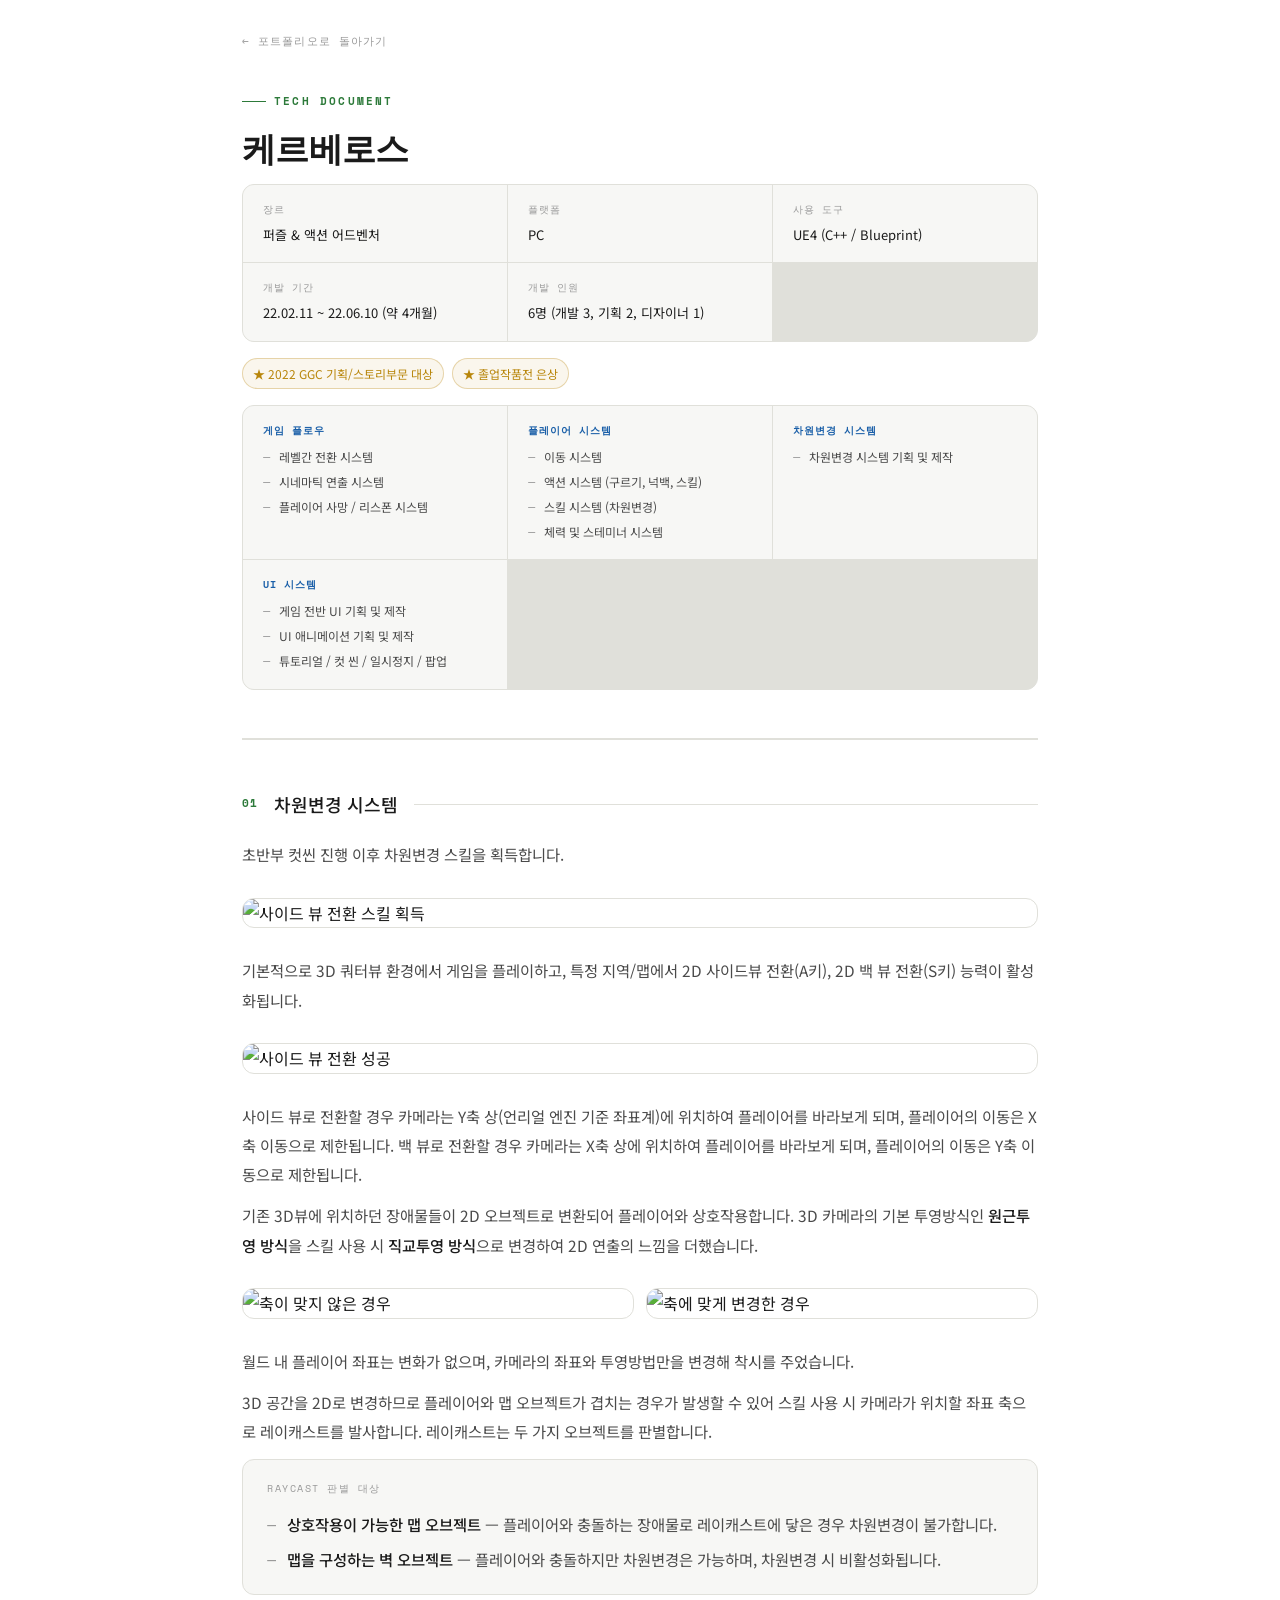
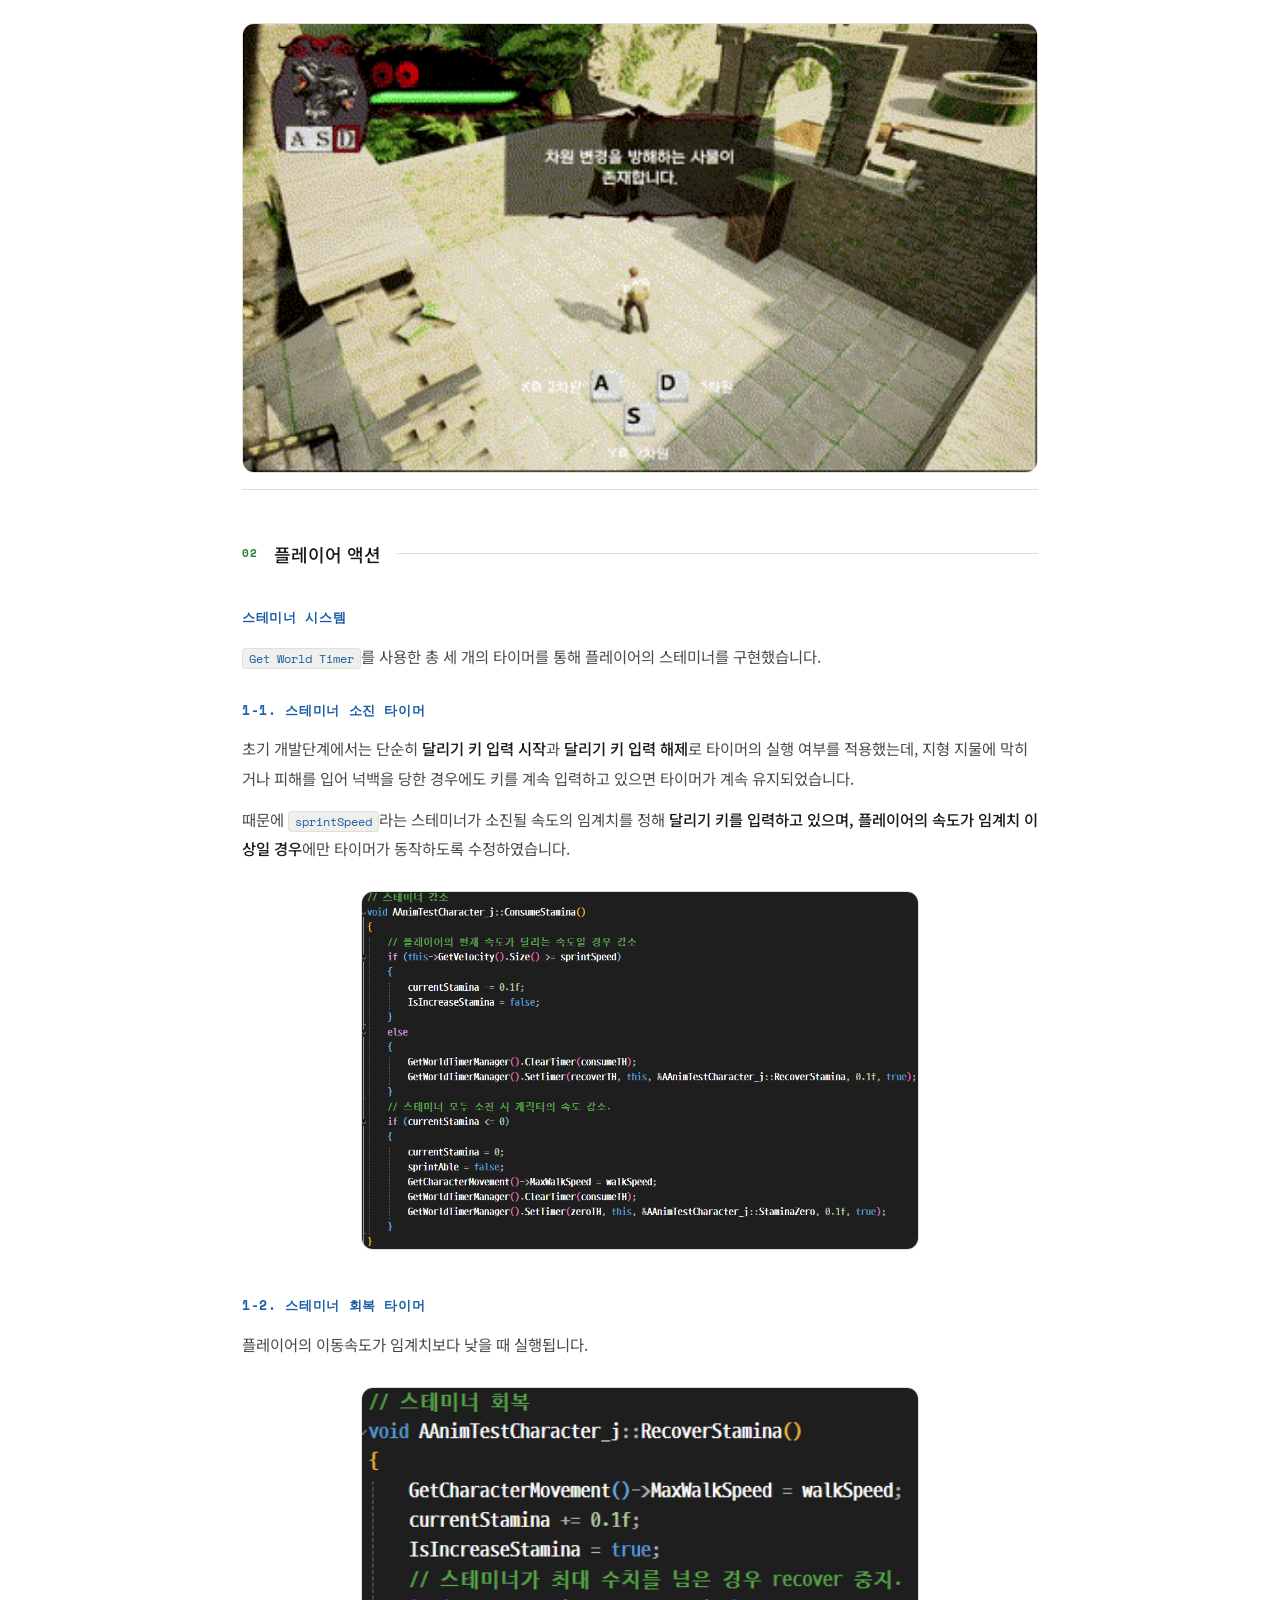
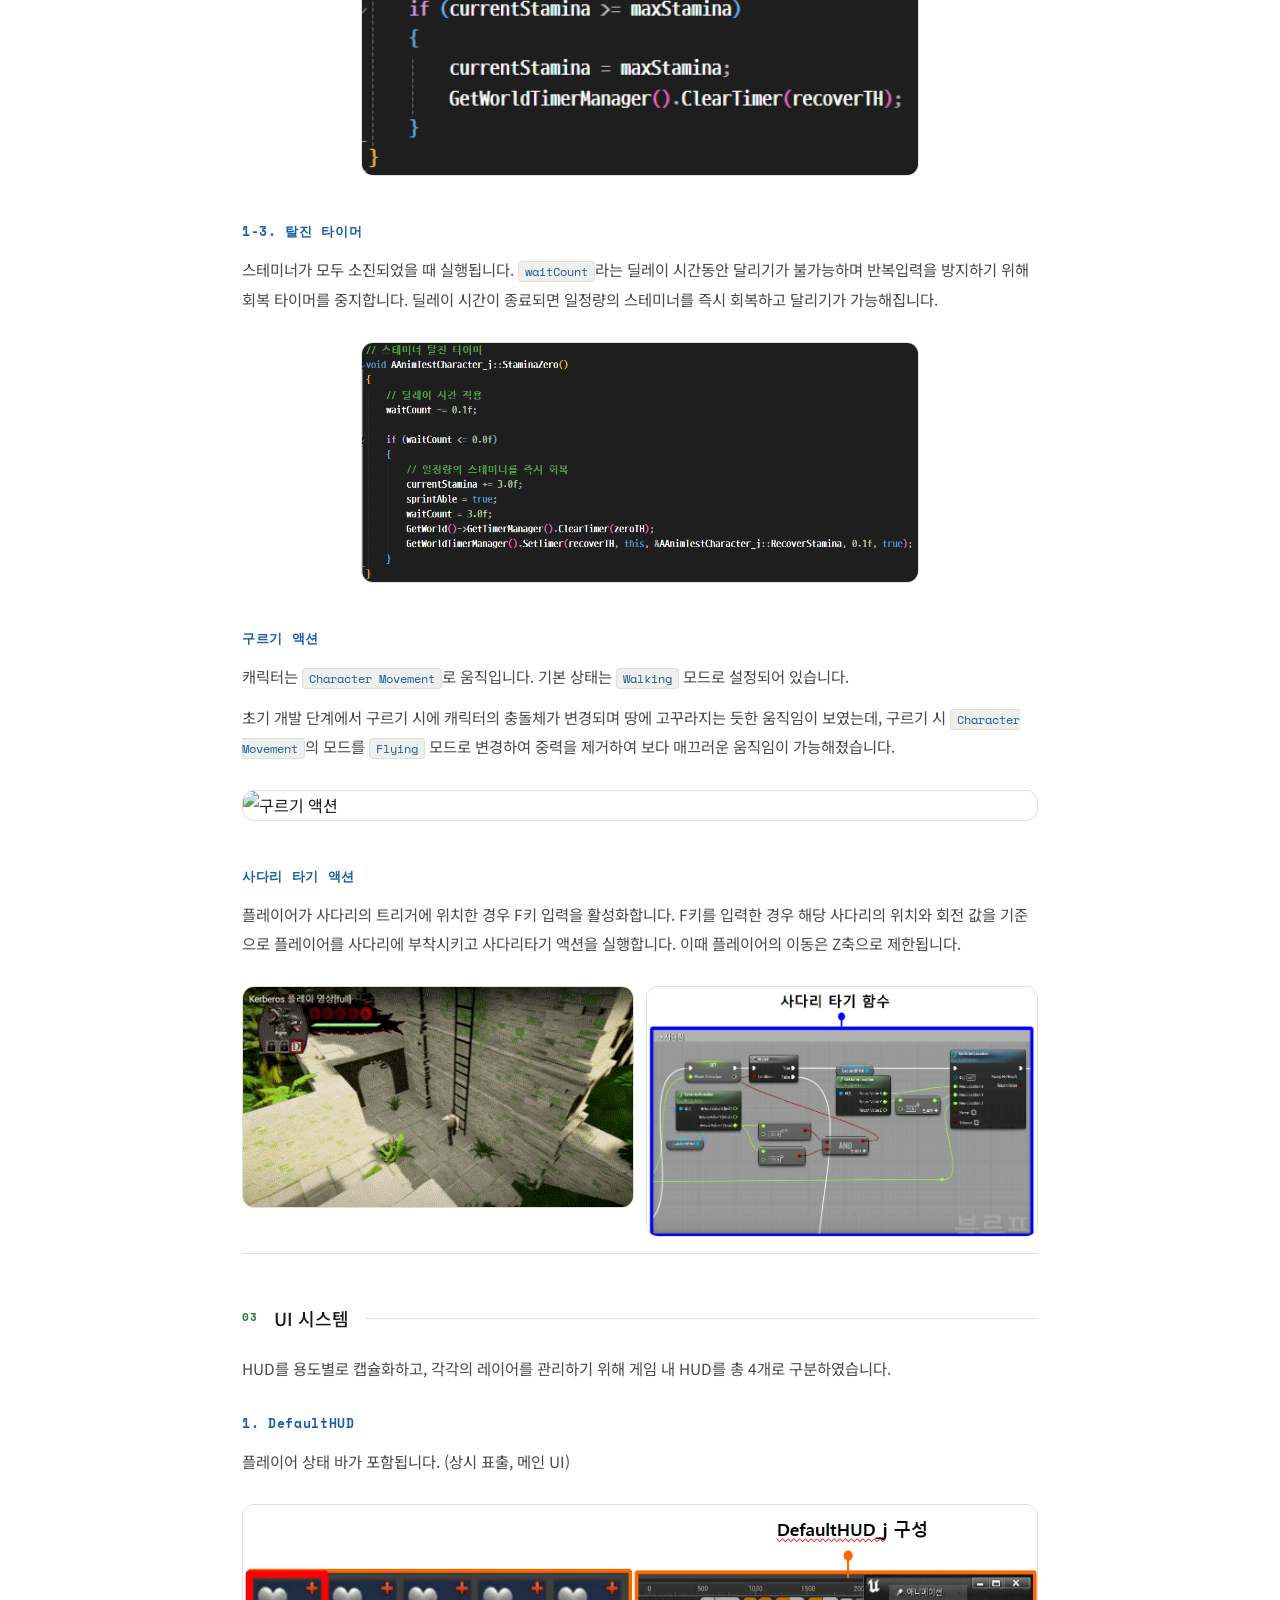
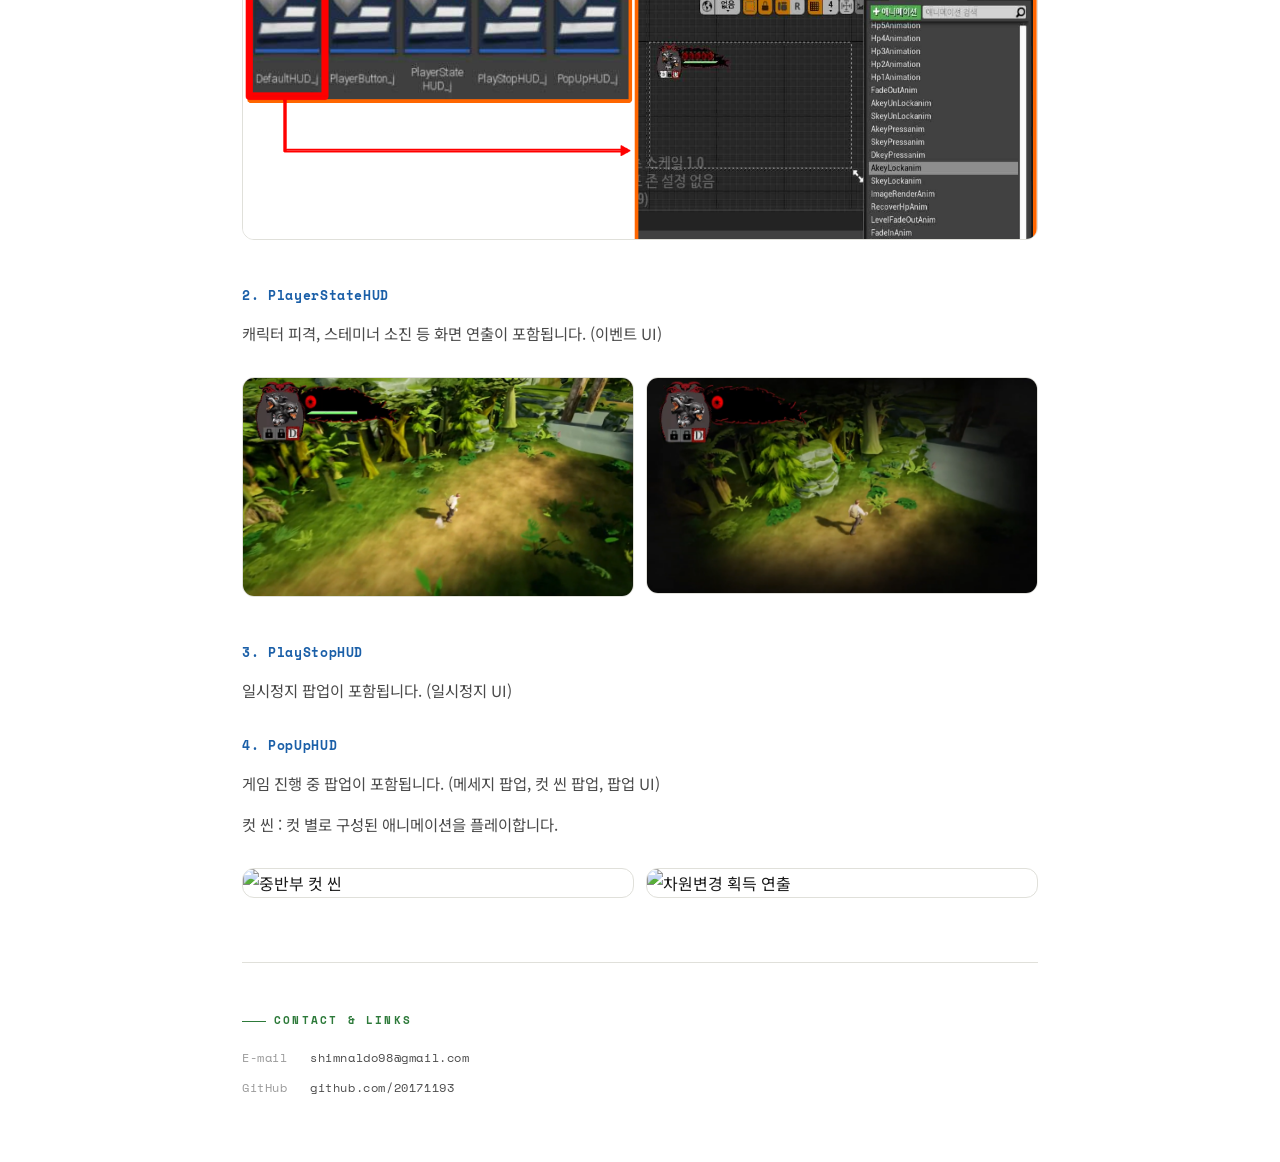
==== kerberos.html @ b47f8be8 "feat : 케르베로스 기술문서 추가" ====
<!DOCTYPE html>
<html lang="ko">
<head>
<meta charset="UTF-8">
<meta name="viewport" content="width=device-width, initial-scale=1.0">
<title>케르베로스 | 심재천</title>
<link href="https://fonts.googleapis.com/css2?family=Noto+Sans+KR:wght@300;400;500;700&family=Space+Mono:wght@400;700&display=swap" rel="stylesheet">
<style>
  :root {
    --bg: #ffffff;
    --surface: #f7f7f5;
    --surface2: #efefec;
    --border: #e0e0da;
    --accent: #2d7a3a;
    --accent2: #1a5fa8;
    --text: #1a1a1a;
    --text-muted: #4a4a4a;
    --text-dim: #999;
    --radius: 12px;
  }

  * { margin: 0; padding: 0; box-sizing: border-box; }

  body {
    background: var(--bg);
    color: var(--text);
    font-family: 'Noto Sans KR', sans-serif;
    font-weight: 400;
    line-height: 1.8;
  }

  .container {
    max-width: 860px;
    margin: 0 auto;
    padding: 0 2rem;
    display: flex;
    flex-direction: column;
    gap: 0;
  }

  .back-link {
    display: inline-flex;
    align-items: center;
    gap: 8px;
    font-family: 'Space Mono', monospace;
    font-size: 11px;
    color: var(--text-dim);
    text-decoration: none;
    letter-spacing: 0.1em;
    padding: 2rem 0 0;
    transition: color 0.2s;
  }
  .back-link:hover { color: var(--accent); }
  .back-link::before { content: '←'; }

  header {
    padding: 2.5rem 0 3rem;
    border-bottom: 1px solid var(--border);
    display: flex;
    flex-direction: column;
    gap: 1rem;
  }

  .project-label {
    font-family: 'Space Mono', monospace;
    font-size: 11px;
    font-weight: 700;
    color: var(--accent);
    letter-spacing: 0.2em;
    text-transform: uppercase;
    display: flex;
    align-items: center;
    gap: 8px;
  }
  .project-label::before {
    content: '';
    display: inline-block;
    width: 24px;
    height: 1px;
    background: var(--accent);
  }

  h1 {
    font-family: 'Space Mono', monospace;
    font-size: clamp(1.3rem, 3.2vw, 2.1rem);
    font-weight: 900;
    letter-spacing: -0.02em;
    line-height: 1.2;
  }

  .overview-grid {
    display: grid;
    grid-template-columns: repeat(auto-fill, minmax(200px, 1fr));
    gap: 1px;
    background: var(--border);
    border: 1px solid var(--border);
    border-radius: var(--radius);
    overflow: hidden;
  }

  .overview-item {
    background: var(--surface);
    padding: 1rem 1.25rem;
    display: flex;
    flex-direction: column;
    gap: 4px;
  }

  .overview-key {
    font-family: 'Space Mono', monospace;
    font-size: 10px;
    color: var(--text-dim);
    letter-spacing: 0.1em;
    text-transform: uppercase;
  }

  .overview-val {
    font-size: 13px;
    color: var(--text);
    font-weight: 400;
  }

  .award-row {
    display: flex;
    flex-wrap: wrap;
    gap: 8px;
  }

  .award-badge {
    display: inline-flex;
    align-items: center;
    gap: 5px;
    font-size: 12px;
    color: #b8860b;
    border: 1px solid rgba(184,134,11,0.3);
    background: rgba(184,134,11,0.07);
    padding: 4px 10px;
    border-radius: 100px;
  }

  .game-desc {
    font-size: 14px;
    color: var(--text-muted);
    line-height: 1.8;
    padding: 1.25rem;
    background: var(--surface);
    border: 1px solid var(--border);
    border-radius: var(--radius);
    border-left: 3px solid var(--accent);
  }

  /* 담당업무 */
  .role-grid {
    display: grid;
    grid-template-columns: repeat(auto-fill, minmax(220px, 1fr));
    gap: 1px;
    background: var(--border);
    border: 1px solid var(--border);
    border-radius: var(--radius);
    overflow: hidden;
  }

  .role-item {
    background: var(--surface);
    padding: 1rem 1.25rem;
    display: flex;
    flex-direction: column;
    gap: 6px;
  }

  .role-title {
    font-family: 'Space Mono', monospace;
    font-size: 10px;
    font-weight: 700;
    color: var(--accent2);
    letter-spacing: 0.1em;
    text-transform: uppercase;
  }

  .role-item ul {
    list-style: none;
    display: flex;
    flex-direction: column;
    gap: 2px;
  }

  .role-item ul li {
    font-size: 12px;
    color: var(--text-muted);
    padding-left: 1rem;
    position: relative;
  }

  .role-item ul li::before {
    content: '—';
    position: absolute;
    left: 0;
    color: var(--text-dim);
    font-family: 'Space Mono', monospace;
  }

  .section-block {
    display: flex;
    flex-direction: column;
    gap: 0.75rem;
    padding: 3rem 0 0;
    border-top: 1px solid var(--border);
  }

  .section-header {
    display: flex;
    align-items: center;
    gap: 16px;
    margin-bottom: 0.5rem;
  }

  .section-num {
    font-family: 'Space Mono', monospace;
    font-size: 11px;
    font-weight: 700;
    color: var(--accent);
    letter-spacing: 0.1em;
    flex-shrink: 0;
  }

  h2 {
    font-size: 18px;
    font-weight: 500;
    color: var(--text);
  }

  .section-line {
    flex: 1;
    height: 1px;
    background: var(--border);
  }

  h3 {
    font-size: 13px;
    font-weight: 700;
    color: var(--accent2);
    font-family: 'Space Mono', monospace;
    letter-spacing: 0.05em;
    margin-top: 1rem;
  }

  p {
    font-size: 15.4px;
    color: var(--text-muted);
    line-height: 1.9;
    font-weight: 400;
  }

  ul {
    list-style: none;
    display: flex;
    flex-direction: column;
    gap: 0.4rem;
  }

  ul li {
    font-size: 15.4px;
    color: var(--text-muted);
    line-height: 1.9;
    padding-left: 1.25rem;
    position: relative;
    font-weight: 400;
  }

  ul li::before {
    content: '—';
    position: absolute;
    left: 0;
    color: var(--text-dim);
    font-family: 'Space Mono', monospace;
  }

  .requirement-box {
    background: var(--surface);
    border: 1px solid var(--border);
    border-radius: var(--radius);
    padding: 1.25rem 1.5rem;
    display: flex;
    flex-direction: column;
    gap: 0.75rem;
  }

  .requirement-box .box-label {
    font-family: 'Space Mono', monospace;
    font-size: 10px;
    color: var(--text-dim);
    letter-spacing: 0.15em;
    text-transform: uppercase;
  }

  .doc-img {
    width: 70%;
    border-radius: var(--radius);
    border: 1px solid var(--border);
    display: block;
    margin: 1rem auto;
  }

  .doc-img-full {
    width: 100%;
    border-radius: var(--radius);
    border: 1px solid var(--border);
    display: block;
    margin: 1rem auto;
  }

  .img-row {
    display: grid;
    grid-template-columns: 1fr 1fr;
    gap: 0.75rem;
    margin: 1rem 0;
  }

  .img-row .doc-img {
    width: 100%;
    margin: 0;
  }

  .img-row .doc-img-full {
    width: 100%;
    margin: 0;
  }

  strong {
    color: var(--text);
    font-weight: 500;
  }

  code {
    font-family: 'Space Mono', monospace;
    font-size: 12px;
    background: var(--surface2);
    border: 1px solid var(--border);
    padding: 1px 6px;
    border-radius: 4px;
    color: var(--accent2);
  }

  footer {
    padding: 3rem 0 4rem;
    display: flex;
    flex-direction: column;
    gap: 1rem;
    border-top: 1px solid var(--border);
    margin-top: 3rem;
  }

  .footer-label {
    font-family: 'Space Mono', monospace;
    font-size: 11px;
    font-weight: 700;
    color: var(--accent);
    letter-spacing: 0.2em;
    text-transform: uppercase;
    display: flex;
    align-items: center;
    gap: 8px;
  }
  .footer-label::before {
    content: '';
    display: inline-block;
    width: 24px;
    height: 1px;
    background: var(--accent);
  }

  .contact-list {
    display: flex;
    flex-direction: column;
    gap: 8px;
  }

  .contact-list a {
    font-family: 'Space Mono', monospace;
    font-size: 12px;
    color: var(--text-muted);
    text-decoration: none;
    display: flex;
    align-items: center;
    gap: 8px;
    transition: color 0.2s;
    letter-spacing: 0.05em;
  }

  .contact-list a:hover { color: var(--accent2); }

  .contact-list .contact-key {
    color: var(--text-dim);
    min-width: 60px;
  }

  @media (max-width: 600px) {
    .overview-grid { grid-template-columns: 1fr 1fr; }
    h1 { font-size: 1.3rem; }
    .img-row { grid-template-columns: 1fr; }
    .role-grid { grid-template-columns: 1fr; }
  }
</style>
</head>
<body>
<div class="container">

  <a class="back-link" href="index.html">포트폴리오로 돌아가기</a>

  <header>
    <div class="project-label">Tech Document</div>
    <h1>케르베로스</h1>
    <div class="overview-grid">
      <div class="overview-item">
        <div class="overview-key">장르</div>
        <div class="overview-val">퍼즐 &amp; 액션 어드벤처</div>
      </div>
      <div class="overview-item">
        <div class="overview-key">플랫폼</div>
        <div class="overview-val">PC</div>
      </div>
      <div class="overview-item">
        <div class="overview-key">사용 도구</div>
        <div class="overview-val">UE4 (C++ / Blueprint)</div>
      </div>
      <div class="overview-item">
        <div class="overview-key">개발 기간</div>
        <div class="overview-val">22.02.11 ~ 22.06.10 (약 4개월)</div>
      </div>
      <div class="overview-item">
        <div class="overview-key">개발 인원</div>
        <div class="overview-val">6명 (개발 3, 기획 2, 디자이너 1)</div>
      </div>
    </div>

    <div class="award-row">
      <span class="award-badge">★ 2022 GGC 기획/스토리부문 대상</span>
      <span class="award-badge">★ 졸업작품전 은상</span>
    </div>

    <div class="role-grid">
      <div class="role-item">
        <div class="role-title">게임 플로우</div>
        <ul>
          <li>레벨간 전환 시스템</li>
          <li>시네마틱 연출 시스템</li>
          <li>플레이어 사망 / 리스폰 시스템</li>
        </ul>
      </div>
      <div class="role-item">
        <div class="role-title">플레이어 시스템</div>
        <ul>
          <li>이동 시스템</li>
          <li>액션 시스템 (구르기, 넉백, 스킬)</li>
          <li>스킬 시스템 (차원변경)</li>
          <li>체력 및 스테미너 시스템</li>
        </ul>
      </div>
      <div class="role-item">
        <div class="role-title">차원변경 시스템</div>
        <ul>
          <li>차원변경 시스템 기획 및 제작</li>
        </ul>
      </div>
      <div class="role-item">
        <div class="role-title">UI 시스템</div>
        <ul>
          <li>게임 전반 UI 기획 및 제작</li>
          <li>UI 애니메이션 기획 및 제작</li>
          <li>튜토리얼 / 컷 씬 / 일시정지 / 팝업</li>
        </ul>
      </div>
    </div>
  </header>

  <!-- 핵심 기술 1 -->
  <div class="section-block">
    <div class="section-header">
      <span class="section-num">01</span>
      <h2>차원변경 시스템</h2>
      <div class="section-line"></div>
    </div>

    <p>초반부 컷씬 진행 이후 차원변경 스킬을 획득합니다.</p>
    <img class="doc-img-full" src="assets/kerberos/kerberos_1_dimension_acquire.gif" alt="사이드 뷰 전환 스킬 획득">

    <p>기본적으로 3D 쿼터뷰 환경에서 게임을 플레이하고, 특정 지역/맵에서 2D 사이드뷰 전환(A키), 2D 백 뷰 전환(S키) 능력이 활성화됩니다.</p>

    <img class="doc-img-full" src="assets/kerberos/kerberos_2_sideview_success.png" alt="사이드 뷰 전환 성공">

    <p>사이드 뷰로 전환할 경우 카메라는 Y축 상(언리얼 엔진 기준 좌표계)에 위치하여 플레이어를 바라보게 되며, 플레이어의 이동은 X축 이동으로 제한됩니다. 백 뷰로 전환할 경우 카메라는 X축 상에 위치하여 플레이어를 바라보게 되며, 플레이어의 이동은 Y축 이동으로 제한됩니다.</p>
    <p>기존 3D뷰에 위치하던 장애물들이 2D 오브젝트로 변환되어 플레이어와 상호작용합니다. 3D 카메라의 기본 투영방식인 <strong>원근투영 방식</strong>을 스킬 사용 시 <strong>직교투영 방식</strong>으로 변경하여 2D 연출의 느낌을 더했습니다.</p>

    <div class="img-row">
      <img class="doc-img-full" src="assets/kerberos/kerberos_3_axis_mismatch.png" alt="축이 맞지 않은 경우">
      <img class="doc-img-full" src="assets/kerberos/kerberos_4_axis_match.png" alt="축에 맞게 변경한 경우">
    </div>

    <p>월드 내 플레이어 좌표는 변화가 없으며, 카메라의 좌표와 투영방법만을 변경해 착시를 주었습니다.</p>
    <p>3D 공간을 2D로 변경하므로 플레이어와 맵 오브젝트가 겹치는 경우가 발생할 수 있어 스킬 사용 시 카메라가 위치할 좌표 축으로 레이캐스트를 발사합니다. 레이캐스트는 두 가지 오브젝트를 판별합니다.</p>

    <div class="requirement-box">
      <div class="box-label">Raycast 판별 대상</div>
      <ul>
        <li><strong>상호작용이 가능한 맵 오브젝트</strong> — 플레이어와 충돌하는 장애물로 레이캐스트에 닿은 경우 차원변경이 불가합니다.</li>
        <li><strong>맵을 구성하는 벽 오브젝트</strong> — 플레이어와 충돌하지만 차원변경은 가능하며, 차원변경 시 비활성화됩니다.</li>
      </ul>
    </div>

    <img class="doc-img-full" src="assets/kerberos/kerberos_5_backview_fail.gif" alt="백 뷰 전환 실패 - 같은 축에 맵 오브젝트가 위치하는 경우">
  </div>

  <!-- 핵심 기술 2 -->
  <div class="section-block">
    <div class="section-header">
      <span class="section-num">02</span>
      <h2>플레이어 액션</h2>
      <div class="section-line"></div>
    </div>

    <h3>스테미너 시스템</h3>
    <p><code>Get World Timer</code>를 사용한 총 세 개의 타이머를 통해 플레이어의 스테미너를 구현했습니다.</p>

    <h3>1-1. 스테미너 소진 타이머</h3>
    <p>초기 개발단계에서는 단순히 <strong>달리기 키 입력 시작</strong>과 <strong>달리기 키 입력 해제</strong>로 타이머의 실행 여부를 적용했는데, 지형 지물에 막히거나 피해를 입어 넉백을 당한 경우에도 키를 계속 입력하고 있으면 타이머가 계속 유지되었습니다.</p>
    <p>때문에 <code>sprintSpeed</code>라는 스테미너가 소진될 속도의 임계치를 정해 <strong>달리기 키를 입력하고 있으며, 플레이어의 속도가 임계치 이상일 경우</strong>에만 타이머가 동작하도록 수정하였습니다.</p>
    <img class="doc-img" src="assets/kerberos/kerberos_6_stamina_consume.png" alt="스테미너 소진 타이머 코드">

    <h3>1-2. 스테미너 회복 타이머</h3>
    <p>플레이어의 이동속도가 임계치보다 낮을 때 실행됩니다.</p>
    <img class="doc-img" src="assets/kerberos/kerberos_7_stamina_recover.png" alt="스테미너 회복 타이머 코드">

    <h3>1-3. 탈진 타이머</h3>
    <p>스테미너가 모두 소진되었을 때 실행됩니다. <code>waitCount</code>라는 딜레이 시간동안 달리기가 불가능하며 반복입력을 방지하기 위해 회복 타이머를 중지합니다. 딜레이 시간이 종료되면 일정량의 스테미너를 즉시 회복하고 달리기가 가능해집니다.</p>
    <img class="doc-img" src="assets/kerberos/kerberos_8_stamina_zero.png" alt="탈진 타이머 코드">

    <h3>구르기 액션</h3>
    <p>캐릭터는 <code>Character Movement</code>로 움직입니다. 기본 상태는 <code>Walking</code> 모드로 설정되어 있습니다.</p>
    <p>초기 개발 단계에서 구르기 시에 캐릭터의 충돌체가 변경되며 땅에 고꾸라지는 듯한 움직임이 보였는데, 구르기 시 <code>Character Movement</code>의 모드를 <code>Flying</code> 모드로 변경하여 중력을 제거하여 보다 매끄러운 움직임이 가능해졌습니다.</p>
    <img class="doc-img-full" src="assets/kerberos/kerberos_9_roll.gif" alt="구르기 액션">

    <h3>사다리 타기 액션</h3>
    <p>플레이어가 사다리의 트리거에 위치한 경우 F키 입력을 활성화합니다. F키를 입력한 경우 해당 사다리의 위치와 회전 값을 기준으로 플레이어를 사다리에 부착시키고 사다리타기 액션을 실행합니다. 이때 플레이어의 이동은 Z축으로 제한됩니다.</p>
    <div class="img-row">
      <img class="doc-img-full" src="assets/kerberos/kerberos_10_ladder.gif" alt="사다리 타기 인게임">
      <img class="doc-img-full" src="assets/kerberos/kerberos_11_ladder_bp.png" alt="사다리 타기 블루프린트">
    </div>
  </div>

  <!-- 핵심 기술 3 -->
  <div class="section-block">
    <div class="section-header">
      <span class="section-num">03</span>
      <h2>UI 시스템</h2>
      <div class="section-line"></div>
    </div>

    <p>HUD를 용도별로 캡슐화하고, 각각의 레이어를 관리하기 위해 게임 내 HUD를 총 4개로 구분하였습니다.</p>

    <h3>1. DefaultHUD</h3>
    <p>플레이어 상태 바가 포함됩니다. (상시 표출, 메인 UI)</p>
    <img class="doc-img-full" src="assets/kerberos/kerberos_12_defaulthud.png" alt="DefaultHUD 구성">

    <h3>2. PlayerStateHUD</h3>
    <p>캐릭터 피격, 스테미너 소진 등 화면 연출이 포함됩니다. (이벤트 UI)</p>
    <div class="img-row">
      <img class="doc-img-full" src="assets/kerberos/kerberos_13_stamina_full.png" alt="스테미너 충분한 상태 연출">
      <img class="doc-img-full" src="assets/kerberos/kerberos_14_stamina_empty.png" alt="스테미너 소진 상태 연출">
    </div>

    <h3>3. PlayStopHUD</h3>
    <p>일시정지 팝업이 포함됩니다. (일시정지 UI)</p>

    <h3>4. PopUpHUD</h3>
    <p>게임 진행 중 팝업이 포함됩니다. (메세지 팝업, 컷 씬 팝업, 팝업 UI)</p>
    <p>컷 씬 : 컷 별로 구성된 애니메이션을 플레이합니다.</p>
    <div class="img-row">
      <img class="doc-img-full" src="assets/kerberos/kerberos_15_mid_cutscene.png" alt="중반부 컷 씬">
      <img class="doc-img-full" src="assets/kerberos/kerberos_16_dimension_acquire.png" alt="차원변경 획득 연출">
    </div>
  </div>

  <footer>
    <div class="footer-label">Contact & Links</div>
    <div class="contact-list">
      <a href="mailto:shimnaldo98@gmail.com">
        <span class="contact-key">E-mail</span>
        shimnaldo98@gmail.com
      </a>
      <a href="https://github.com/20171193" target="_blank">
        <span class="contact-key">GitHub</span>
        github.com/20171193
      </a>
    </div>
  </footer>

</div>
</body>
</html>
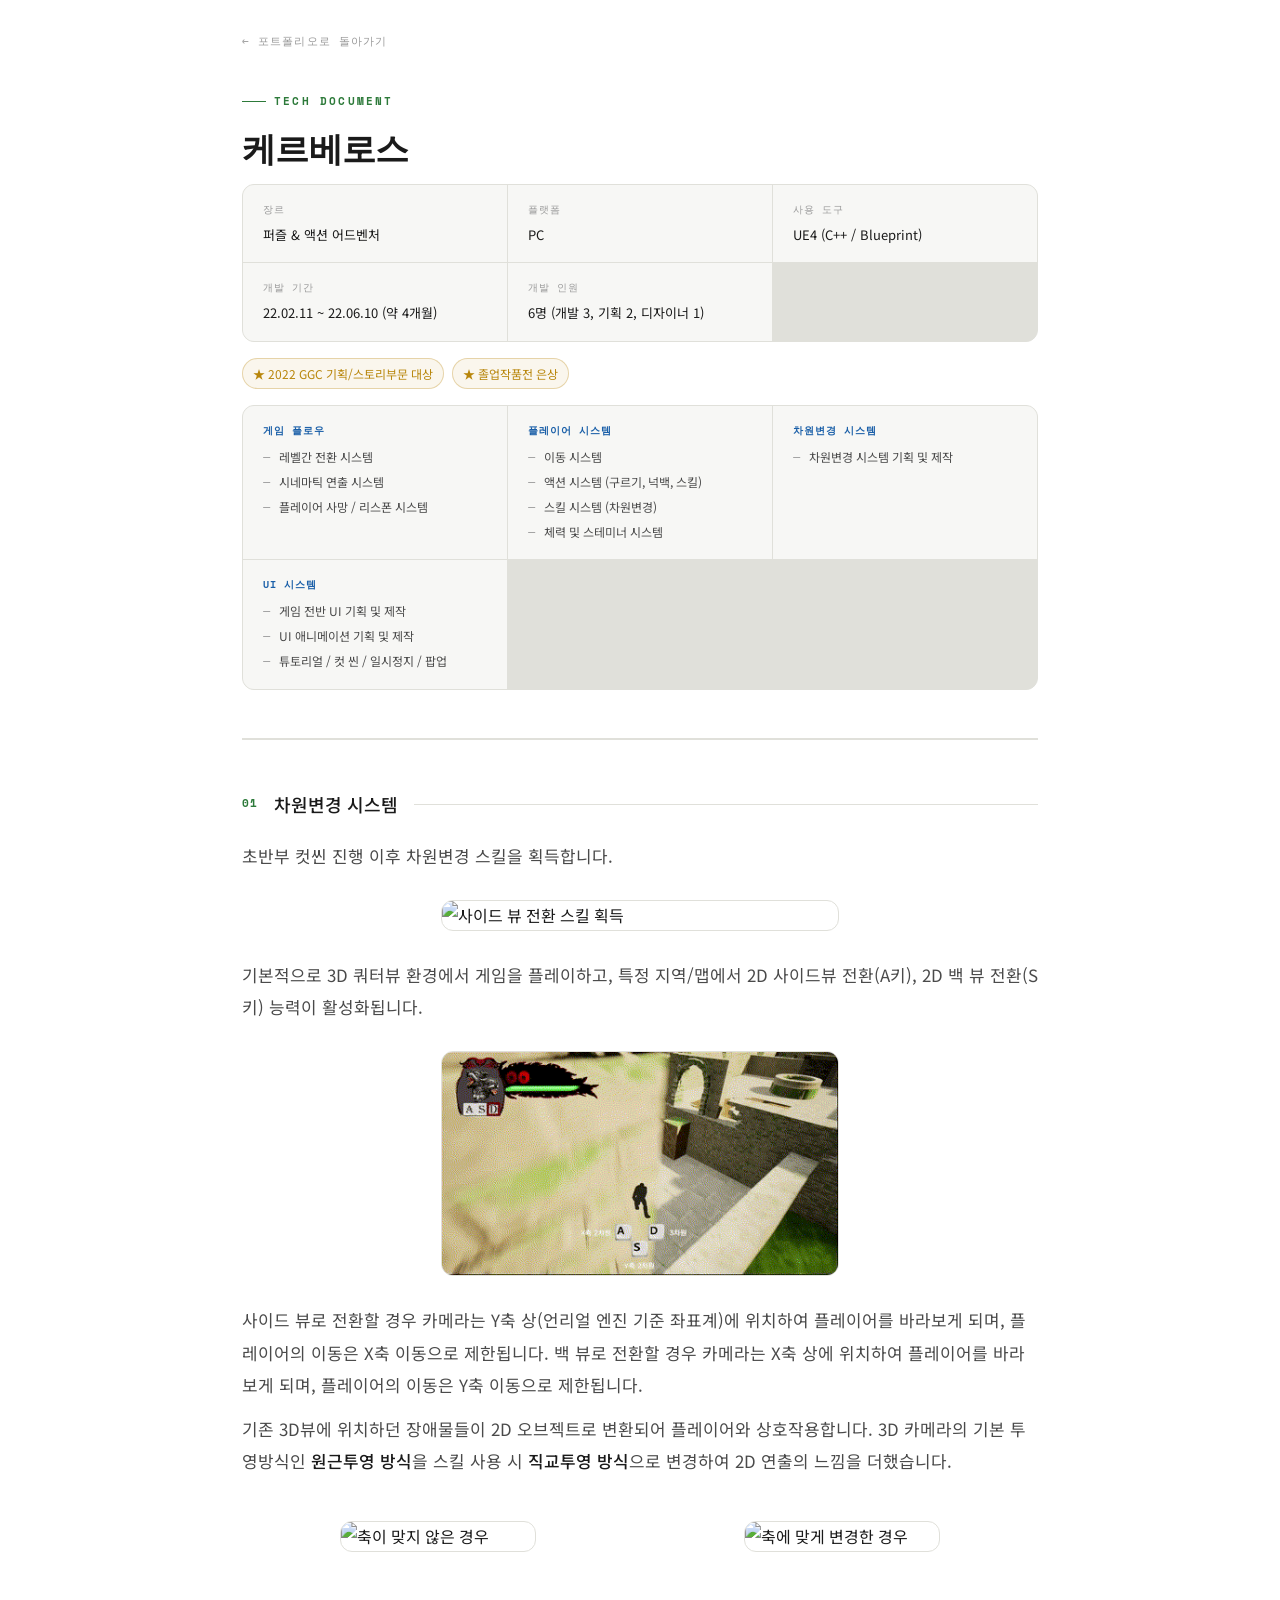
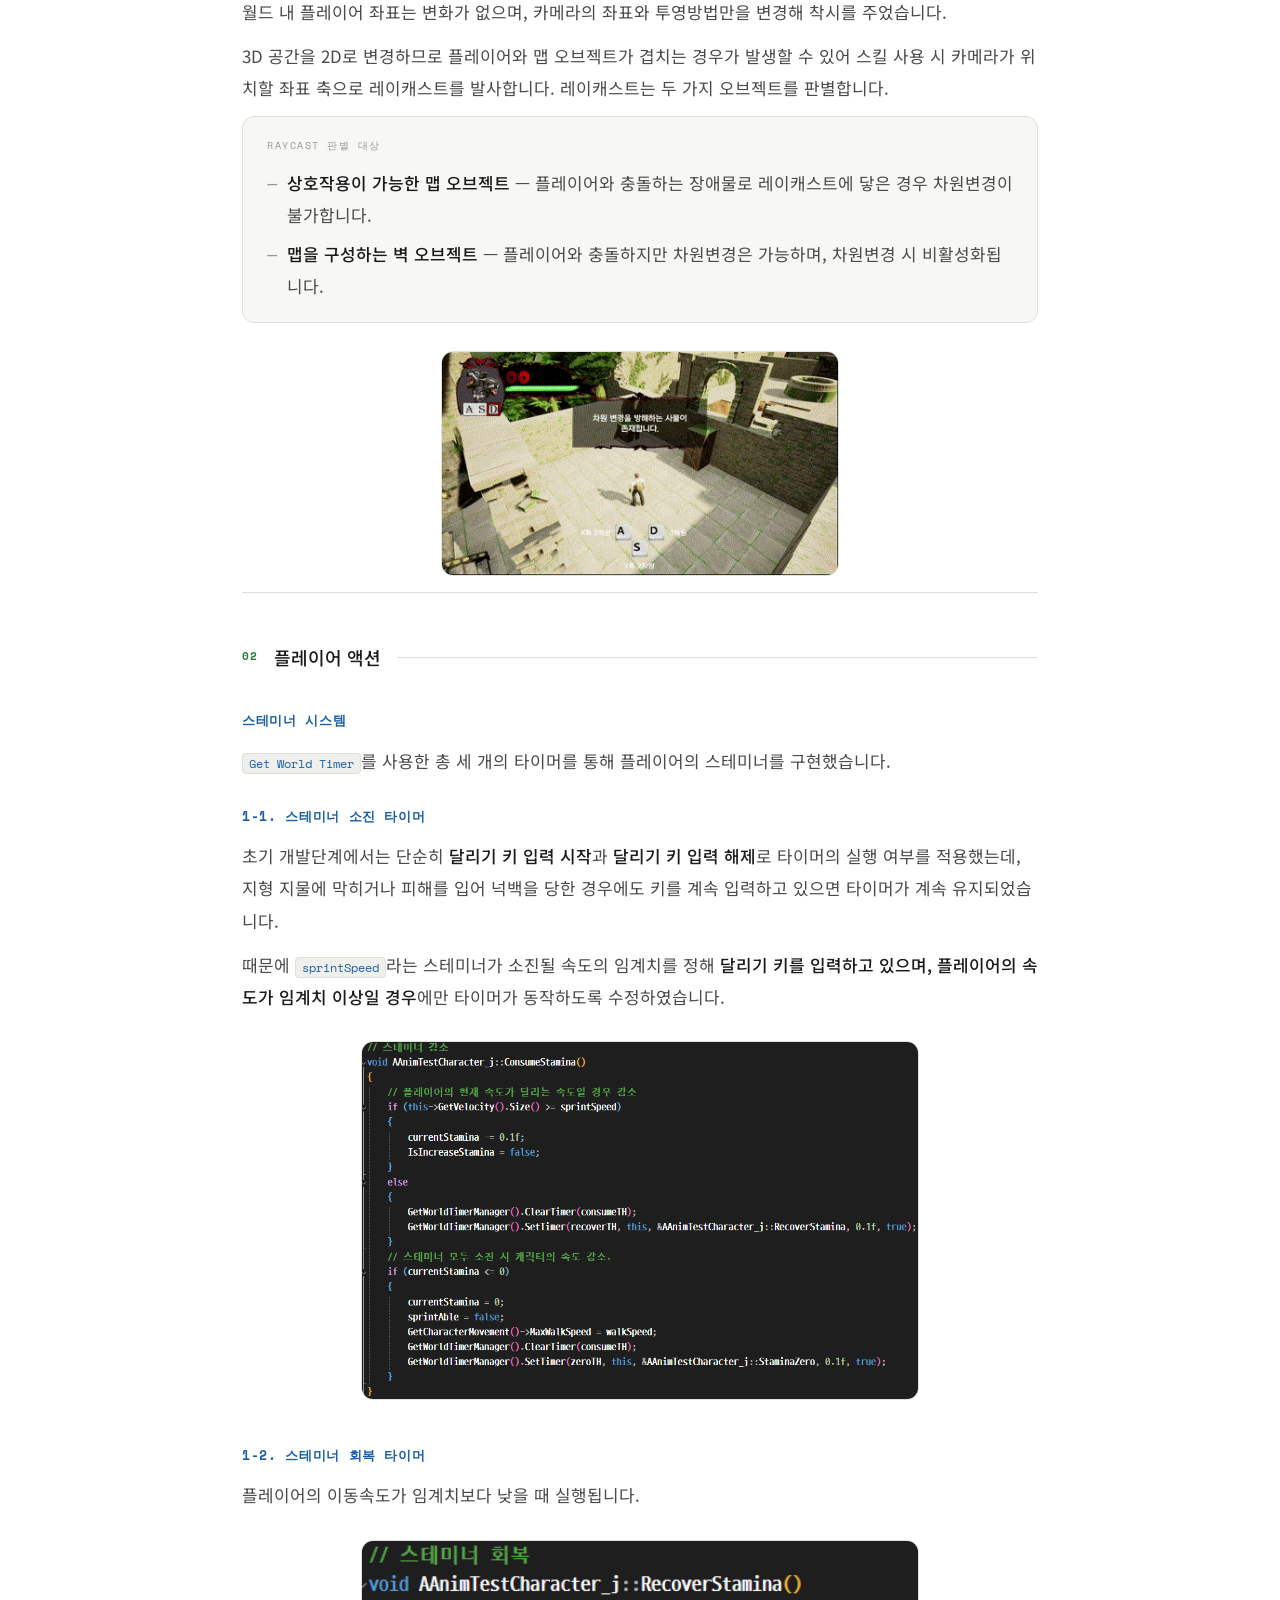
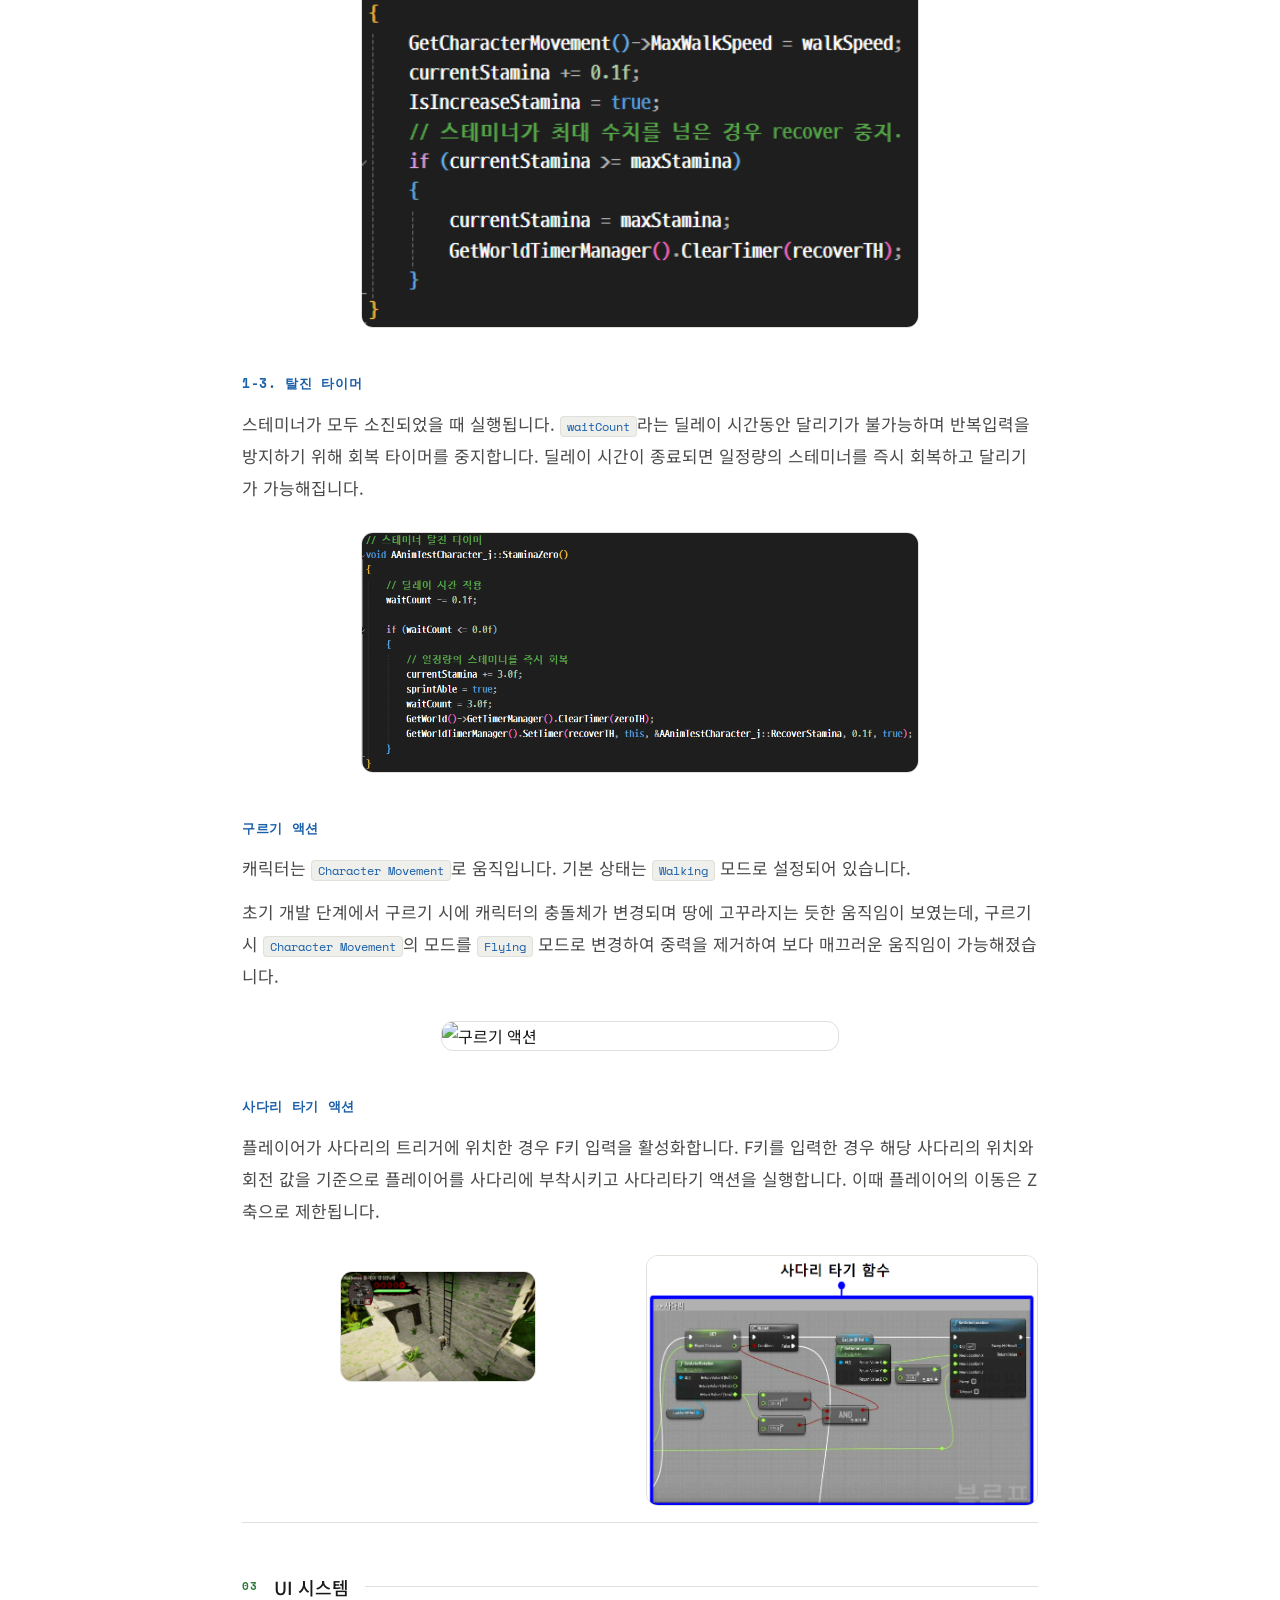
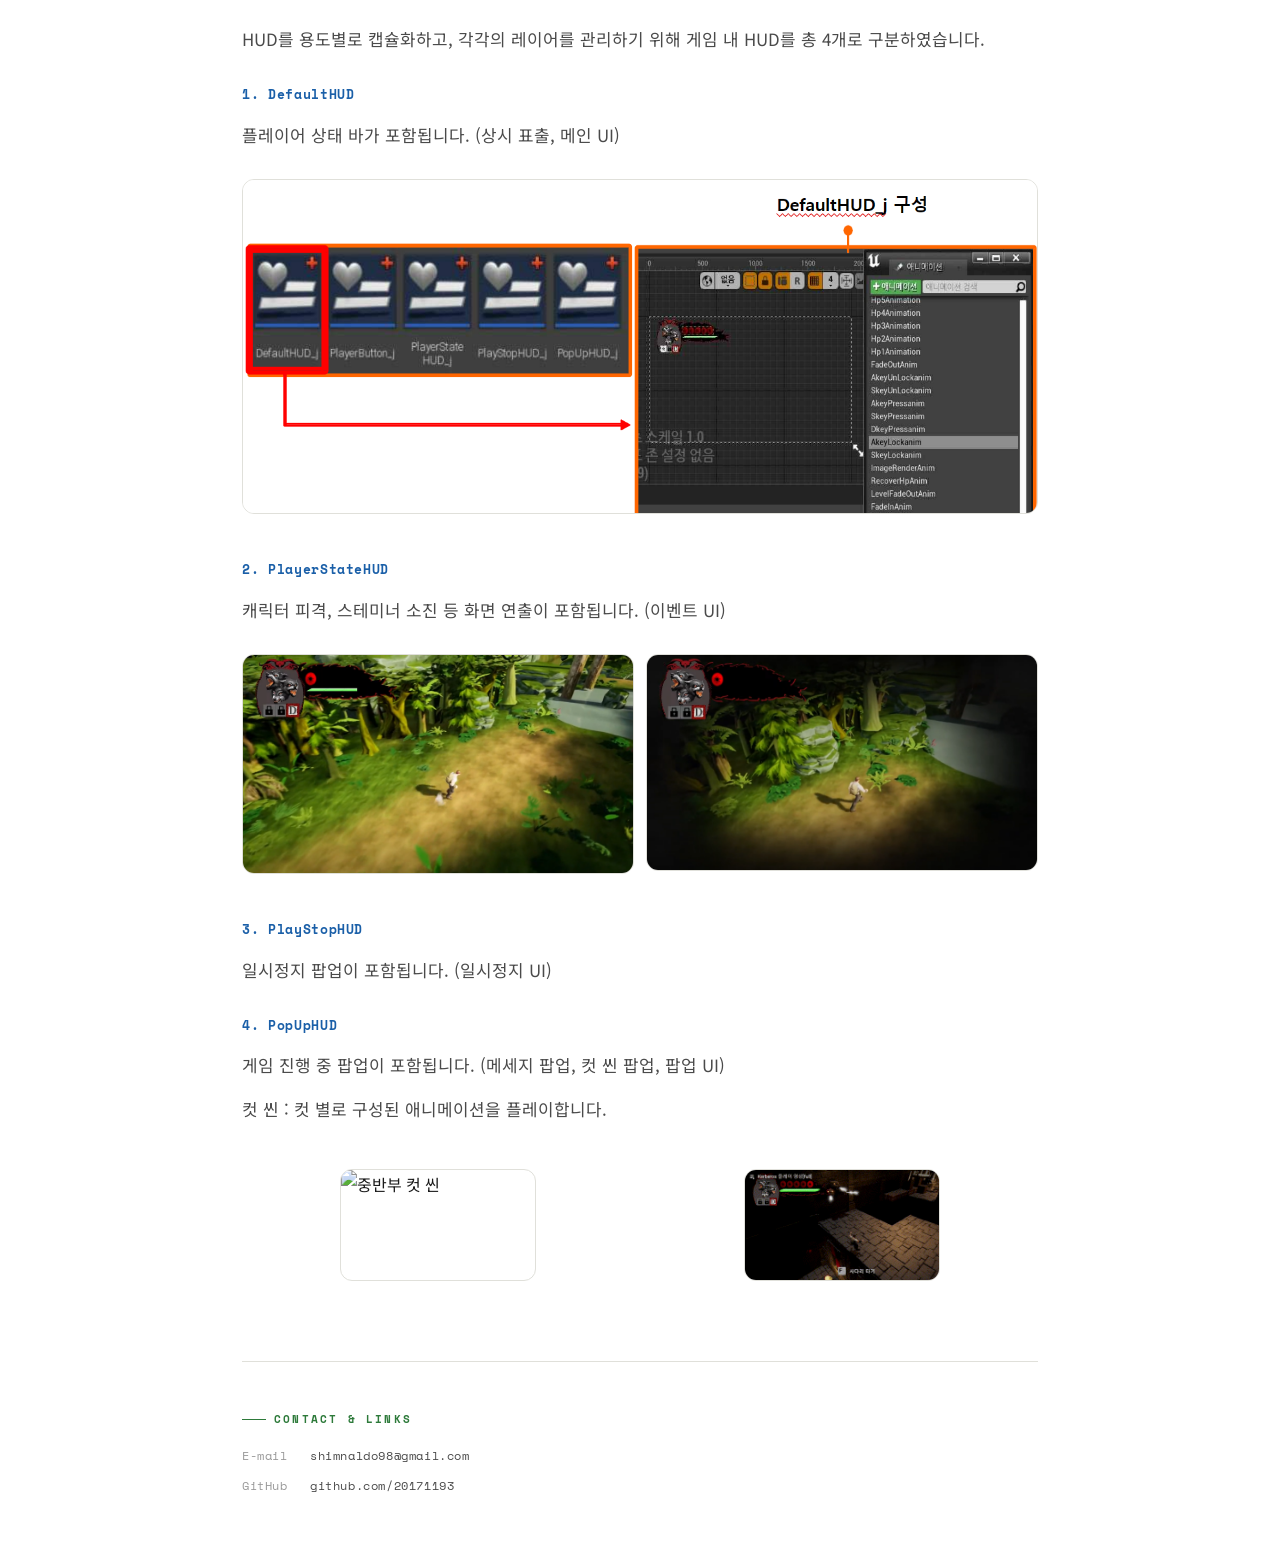
==== commit bbdd3161: "fix : 테마 디테일 수정 1. 본문 글꼴 크기 수정 2. gif 크기 수정" ====
--- a/kerberos.html
+++ b/kerberos.html
@@ -245,7 +245,7 @@
   }
 
   p {
-    font-size: 15.4px;
+    font-size: 16.9px;
     color: var(--text-muted);
     line-height: 1.9;
     font-weight: 400;
@@ -259,7 +259,7 @@
   }
 
   ul li {
-    font-size: 15.4px;
+    font-size: 16.9px;
     color: var(--text-muted);
     line-height: 1.9;
     padding-left: 1.25rem;
@@ -303,6 +303,14 @@
 
   .doc-img-full {
     width: 100%;
+    border-radius: var(--radius);
+    border: 1px solid var(--border);
+    display: block;
+    margin: 1rem auto;
+  }
+
+  .doc-img-gif {
+    width: 50%;
     border-radius: var(--radius);
     border: 1px solid var(--border);
     display: block;
@@ -482,18 +490,18 @@
     </div>
 
     <p>초반부 컷씬 진행 이후 차원변경 스킬을 획득합니다.</p>
-    <img class="doc-img-full" src="assets/kerberos/kerberos_1_dimension_acquire.gif" alt="사이드 뷰 전환 스킬 획득">
+    <img class="doc-img-gif" src="assets/kerberos/kerberos_1_dimension_acquire.gif" alt="사이드 뷰 전환 스킬 획득">
 
     <p>기본적으로 3D 쿼터뷰 환경에서 게임을 플레이하고, 특정 지역/맵에서 2D 사이드뷰 전환(A키), 2D 백 뷰 전환(S키) 능력이 활성화됩니다.</p>
 
-    <img class="doc-img-full" src="assets/kerberos/kerberos_2_sideview_success.png" alt="사이드 뷰 전환 성공">
+    <img class="doc-img-gif" src="assets/kerberos/kerberos_2_sideview_success.gif" alt="사이드 뷰 전환 성공">
 
     <p>사이드 뷰로 전환할 경우 카메라는 Y축 상(언리얼 엔진 기준 좌표계)에 위치하여 플레이어를 바라보게 되며, 플레이어의 이동은 X축 이동으로 제한됩니다. 백 뷰로 전환할 경우 카메라는 X축 상에 위치하여 플레이어를 바라보게 되며, 플레이어의 이동은 Y축 이동으로 제한됩니다.</p>
     <p>기존 3D뷰에 위치하던 장애물들이 2D 오브젝트로 변환되어 플레이어와 상호작용합니다. 3D 카메라의 기본 투영방식인 <strong>원근투영 방식</strong>을 스킬 사용 시 <strong>직교투영 방식</strong>으로 변경하여 2D 연출의 느낌을 더했습니다.</p>
 
     <div class="img-row">
-      <img class="doc-img-full" src="assets/kerberos/kerberos_3_axis_mismatch.png" alt="축이 맞지 않은 경우">
-      <img class="doc-img-full" src="assets/kerberos/kerberos_4_axis_match.png" alt="축에 맞게 변경한 경우">
+      <img class="doc-img-gif" src="assets/kerberos/kerberos_3_axis_mismatch.gif" alt="축이 맞지 않은 경우">
+      <img class="doc-img-gif" src="assets/kerberos/kerberos_4_axis_match.gif" alt="축에 맞게 변경한 경우">
     </div>
 
     <p>월드 내 플레이어 좌표는 변화가 없으며, 카메라의 좌표와 투영방법만을 변경해 착시를 주었습니다.</p>
@@ -507,7 +515,7 @@
       </ul>
     </div>
 
-    <img class="doc-img-full" src="assets/kerberos/kerberos_5_backview_fail.gif" alt="백 뷰 전환 실패 - 같은 축에 맵 오브젝트가 위치하는 경우">
+    <img class="doc-img-gif" src="assets/kerberos/kerberos_5_backview_fail.gif" alt="백 뷰 전환 실패 - 같은 축에 맵 오브젝트가 위치하는 경우">
   </div>
 
   <!-- 핵심 기술 2 -->
@@ -537,12 +545,12 @@
     <h3>구르기 액션</h3>
     <p>캐릭터는 <code>Character Movement</code>로 움직입니다. 기본 상태는 <code>Walking</code> 모드로 설정되어 있습니다.</p>
     <p>초기 개발 단계에서 구르기 시에 캐릭터의 충돌체가 변경되며 땅에 고꾸라지는 듯한 움직임이 보였는데, 구르기 시 <code>Character Movement</code>의 모드를 <code>Flying</code> 모드로 변경하여 중력을 제거하여 보다 매끄러운 움직임이 가능해졌습니다.</p>
-    <img class="doc-img-full" src="assets/kerberos/kerberos_9_roll.gif" alt="구르기 액션">
+    <img class="doc-img-gif" src="assets/kerberos/kerberos_9_roll.gif" alt="구르기 액션">
 
     <h3>사다리 타기 액션</h3>
     <p>플레이어가 사다리의 트리거에 위치한 경우 F키 입력을 활성화합니다. F키를 입력한 경우 해당 사다리의 위치와 회전 값을 기준으로 플레이어를 사다리에 부착시키고 사다리타기 액션을 실행합니다. 이때 플레이어의 이동은 Z축으로 제한됩니다.</p>
     <div class="img-row">
-      <img class="doc-img-full" src="assets/kerberos/kerberos_10_ladder.gif" alt="사다리 타기 인게임">
+      <img class="doc-img-gif" src="assets/kerberos/kerberos_10_ladder.gif" alt="사다리 타기 인게임">
       <img class="doc-img-full" src="assets/kerberos/kerberos_11_ladder_bp.png" alt="사다리 타기 블루프린트">
     </div>
   </div>
@@ -575,8 +583,8 @@
     <p>게임 진행 중 팝업이 포함됩니다. (메세지 팝업, 컷 씬 팝업, 팝업 UI)</p>
     <p>컷 씬 : 컷 별로 구성된 애니메이션을 플레이합니다.</p>
     <div class="img-row">
-      <img class="doc-img-full" src="assets/kerberos/kerberos_15_mid_cutscene.png" alt="중반부 컷 씬">
-      <img class="doc-img-full" src="assets/kerberos/kerberos_16_dimension_acquire.png" alt="차원변경 획득 연출">
+      <img class="doc-img-gif" src="assets/kerberos/kerberos_15_mid_cutscene.gif" alt="중반부 컷 씬">
+      <img class="doc-img-gif" src="assets/kerberos/kerberos_16_dimension_acquire.gif" alt="차원변경 획득 연출">
     </div>
   </div>
 
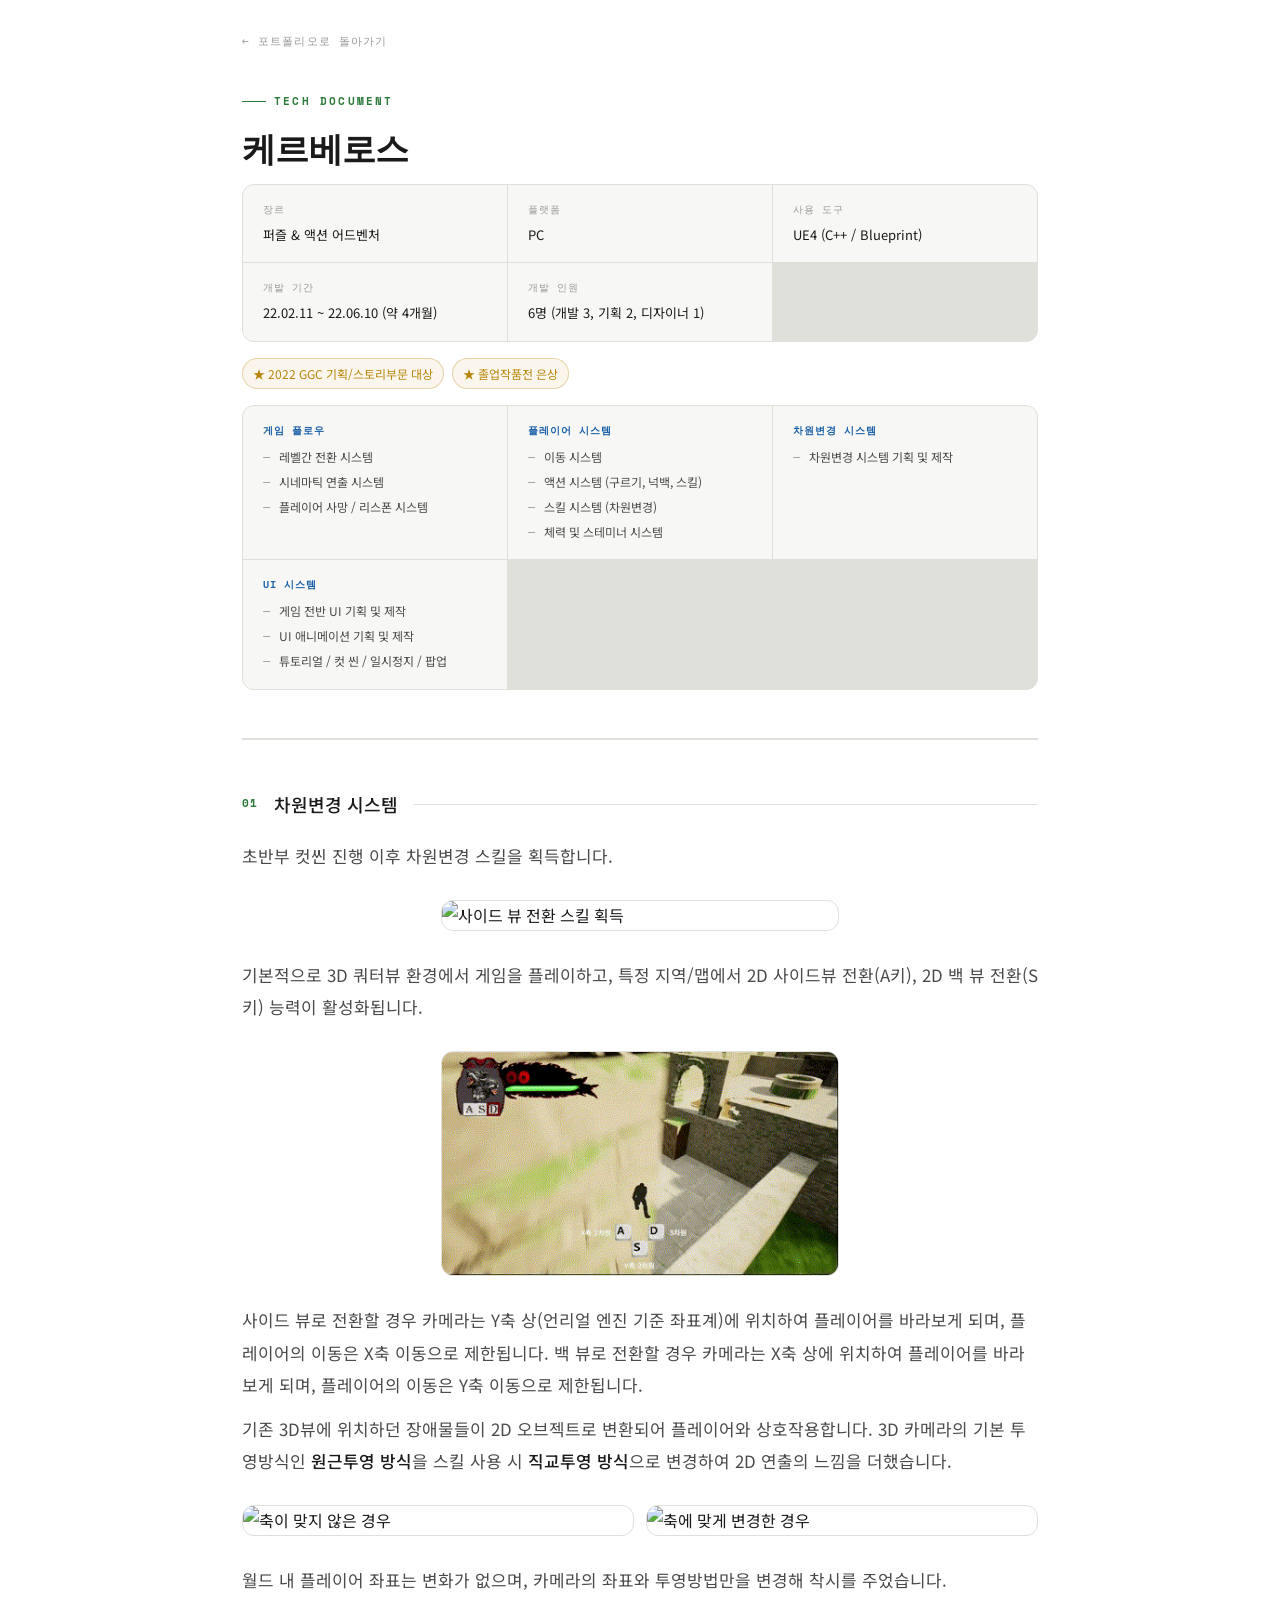
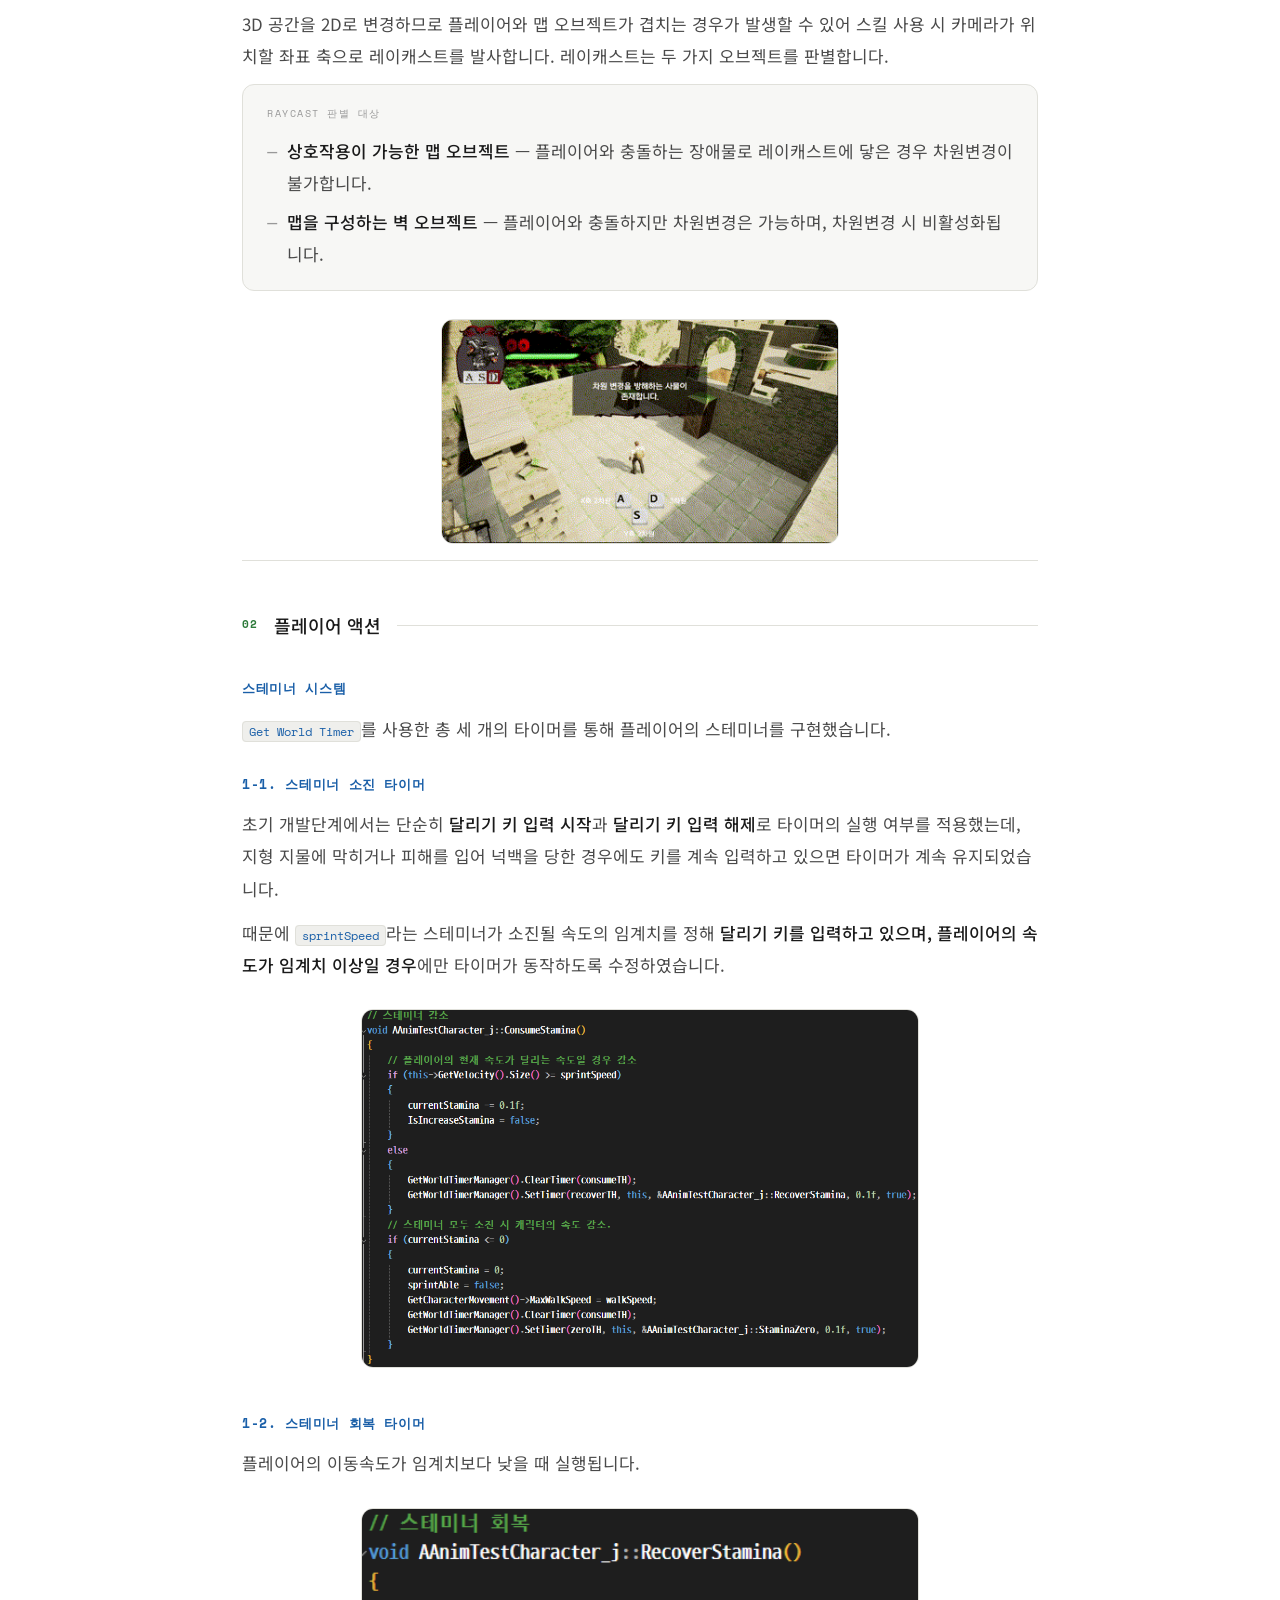
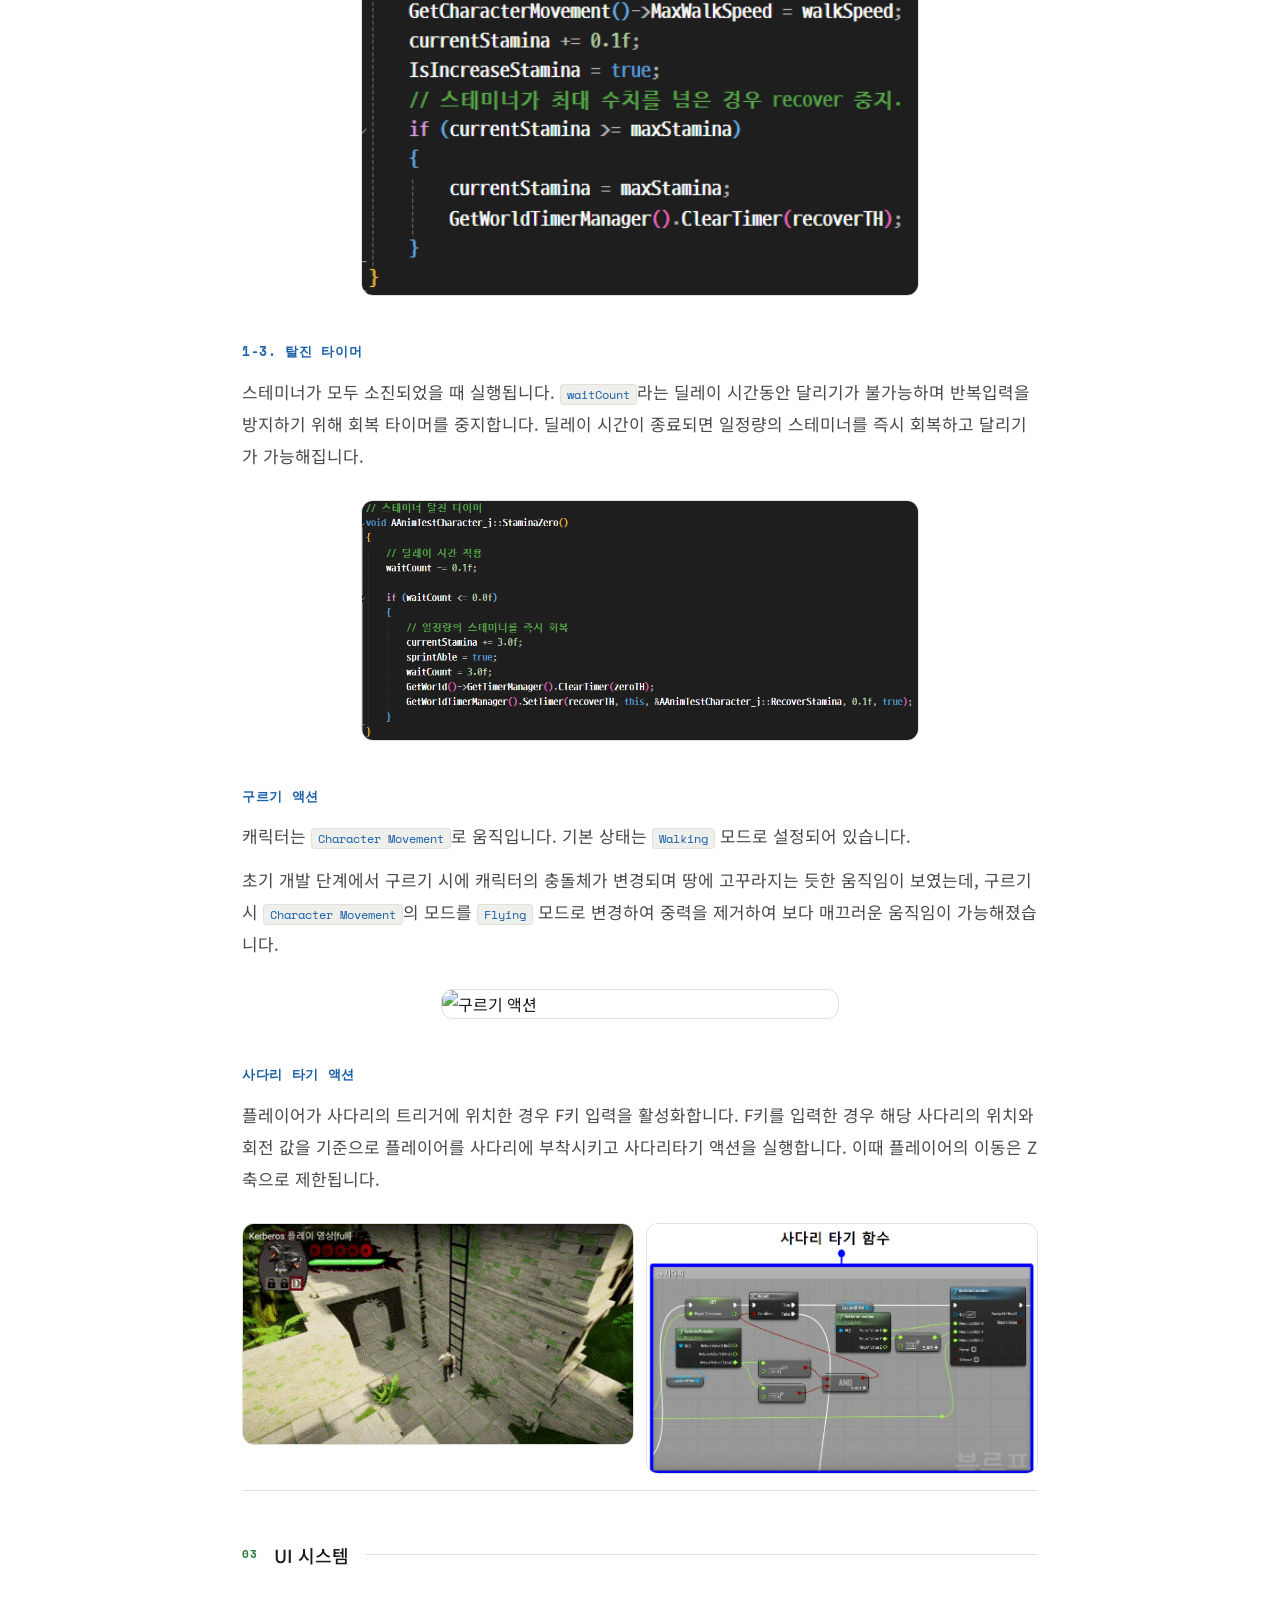
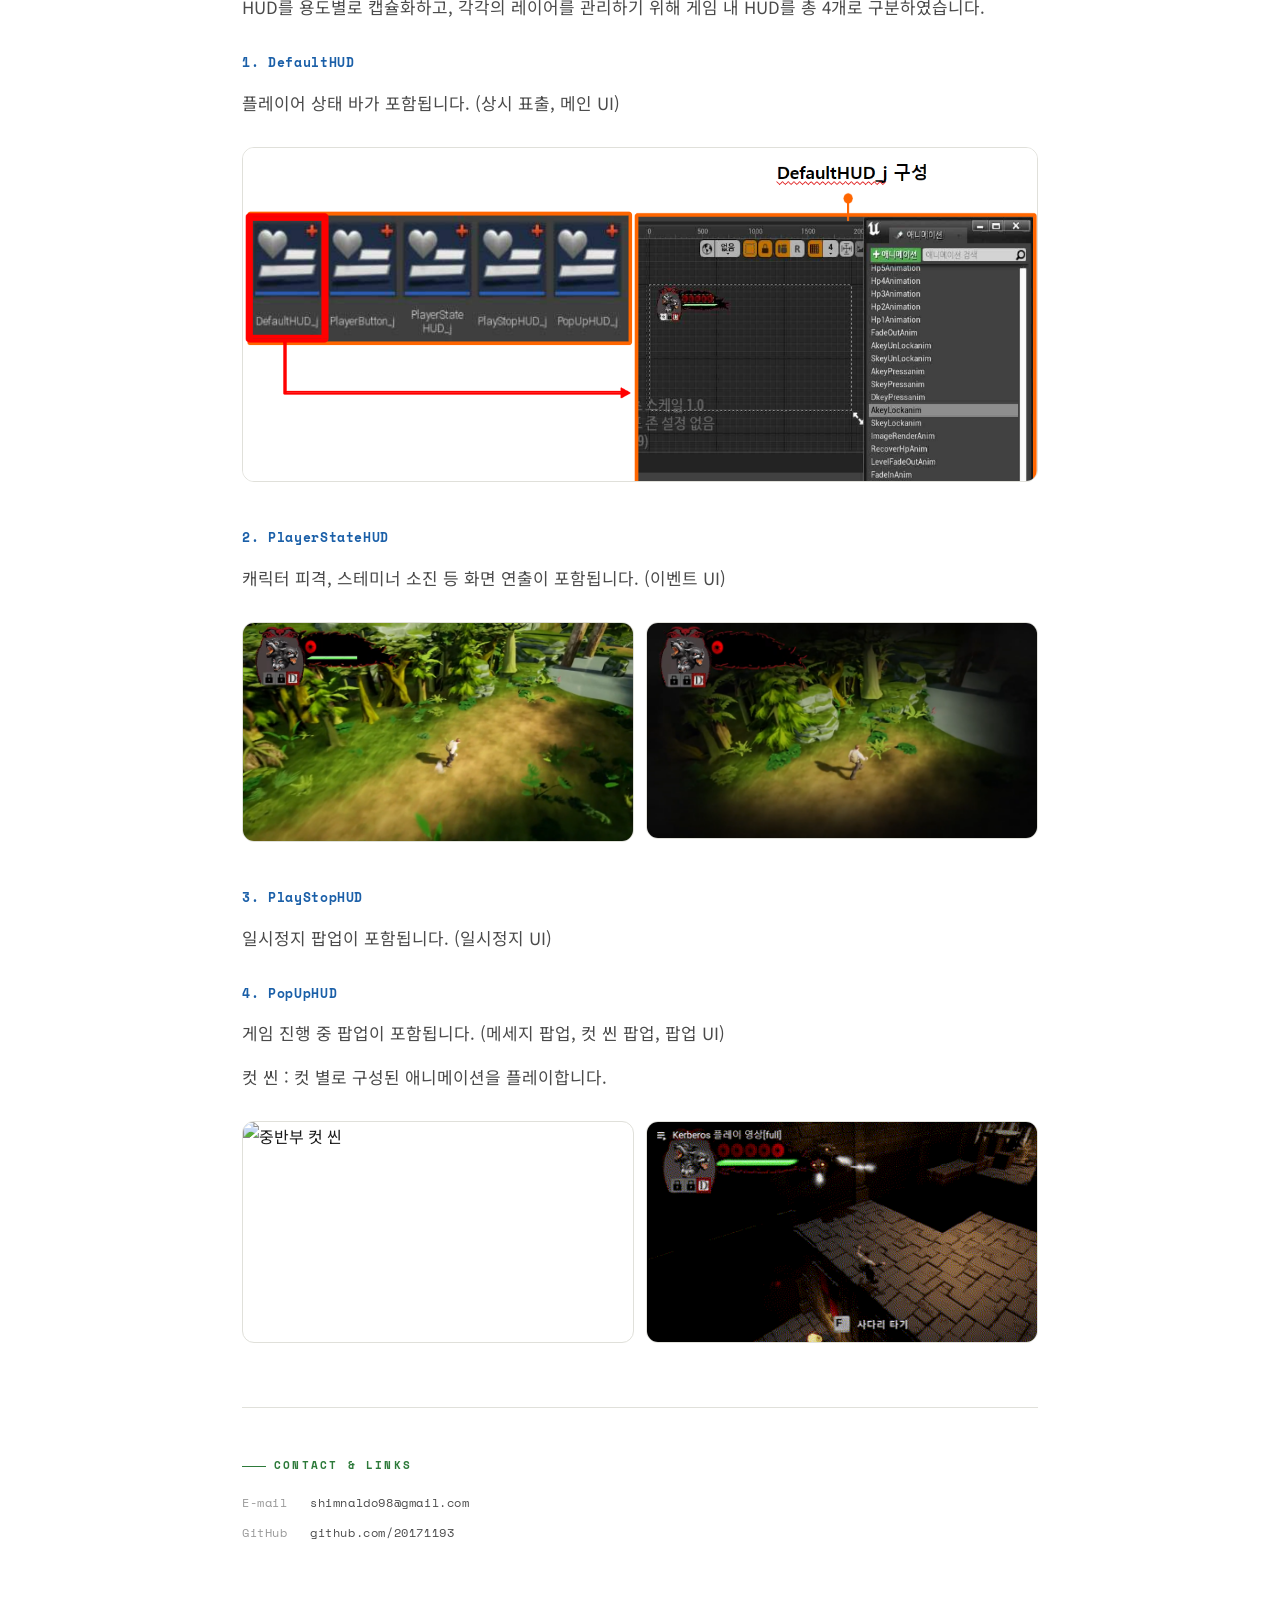
==== commit 4d131453: "fix : 테마 디테일 수정 1. gif 이미지 크기 수정" ====
--- a/kerberos.html
+++ b/kerberos.html
@@ -500,8 +500,8 @@
     <p>기존 3D뷰에 위치하던 장애물들이 2D 오브젝트로 변환되어 플레이어와 상호작용합니다. 3D 카메라의 기본 투영방식인 <strong>원근투영 방식</strong>을 스킬 사용 시 <strong>직교투영 방식</strong>으로 변경하여 2D 연출의 느낌을 더했습니다.</p>
 
     <div class="img-row">
-      <img class="doc-img-gif" src="assets/kerberos/kerberos_3_axis_mismatch.gif" alt="축이 맞지 않은 경우">
-      <img class="doc-img-gif" src="assets/kerberos/kerberos_4_axis_match.gif" alt="축에 맞게 변경한 경우">
+      <img class="doc-img-full" src="assets/kerberos/kerberos_3_axis_mismatch.gif" alt="축이 맞지 않은 경우">
+      <img class="doc-img-full" src="assets/kerberos/kerberos_4_axis_match.gif" alt="축에 맞게 변경한 경우">
     </div>
 
     <p>월드 내 플레이어 좌표는 변화가 없으며, 카메라의 좌표와 투영방법만을 변경해 착시를 주었습니다.</p>
@@ -550,7 +550,7 @@
     <h3>사다리 타기 액션</h3>
     <p>플레이어가 사다리의 트리거에 위치한 경우 F키 입력을 활성화합니다. F키를 입력한 경우 해당 사다리의 위치와 회전 값을 기준으로 플레이어를 사다리에 부착시키고 사다리타기 액션을 실행합니다. 이때 플레이어의 이동은 Z축으로 제한됩니다.</p>
     <div class="img-row">
-      <img class="doc-img-gif" src="assets/kerberos/kerberos_10_ladder.gif" alt="사다리 타기 인게임">
+      <img class="doc-img-full" src="assets/kerberos/kerberos_10_ladder.gif" alt="사다리 타기 인게임">
       <img class="doc-img-full" src="assets/kerberos/kerberos_11_ladder_bp.png" alt="사다리 타기 블루프린트">
     </div>
   </div>
@@ -583,8 +583,8 @@
     <p>게임 진행 중 팝업이 포함됩니다. (메세지 팝업, 컷 씬 팝업, 팝업 UI)</p>
     <p>컷 씬 : 컷 별로 구성된 애니메이션을 플레이합니다.</p>
     <div class="img-row">
-      <img class="doc-img-gif" src="assets/kerberos/kerberos_15_mid_cutscene.gif" alt="중반부 컷 씬">
-      <img class="doc-img-gif" src="assets/kerberos/kerberos_16_dimension_acquire.gif" alt="차원변경 획득 연출">
+      <img class="doc-img-full" src="assets/kerberos/kerberos_15_mid_cutscene.gif" alt="중반부 컷 씬">
+      <img class="doc-img-full" src="assets/kerberos/kerberos_16_dimension_acquire.gif" alt="차원변경 획득 연출">
     </div>
   </div>
 
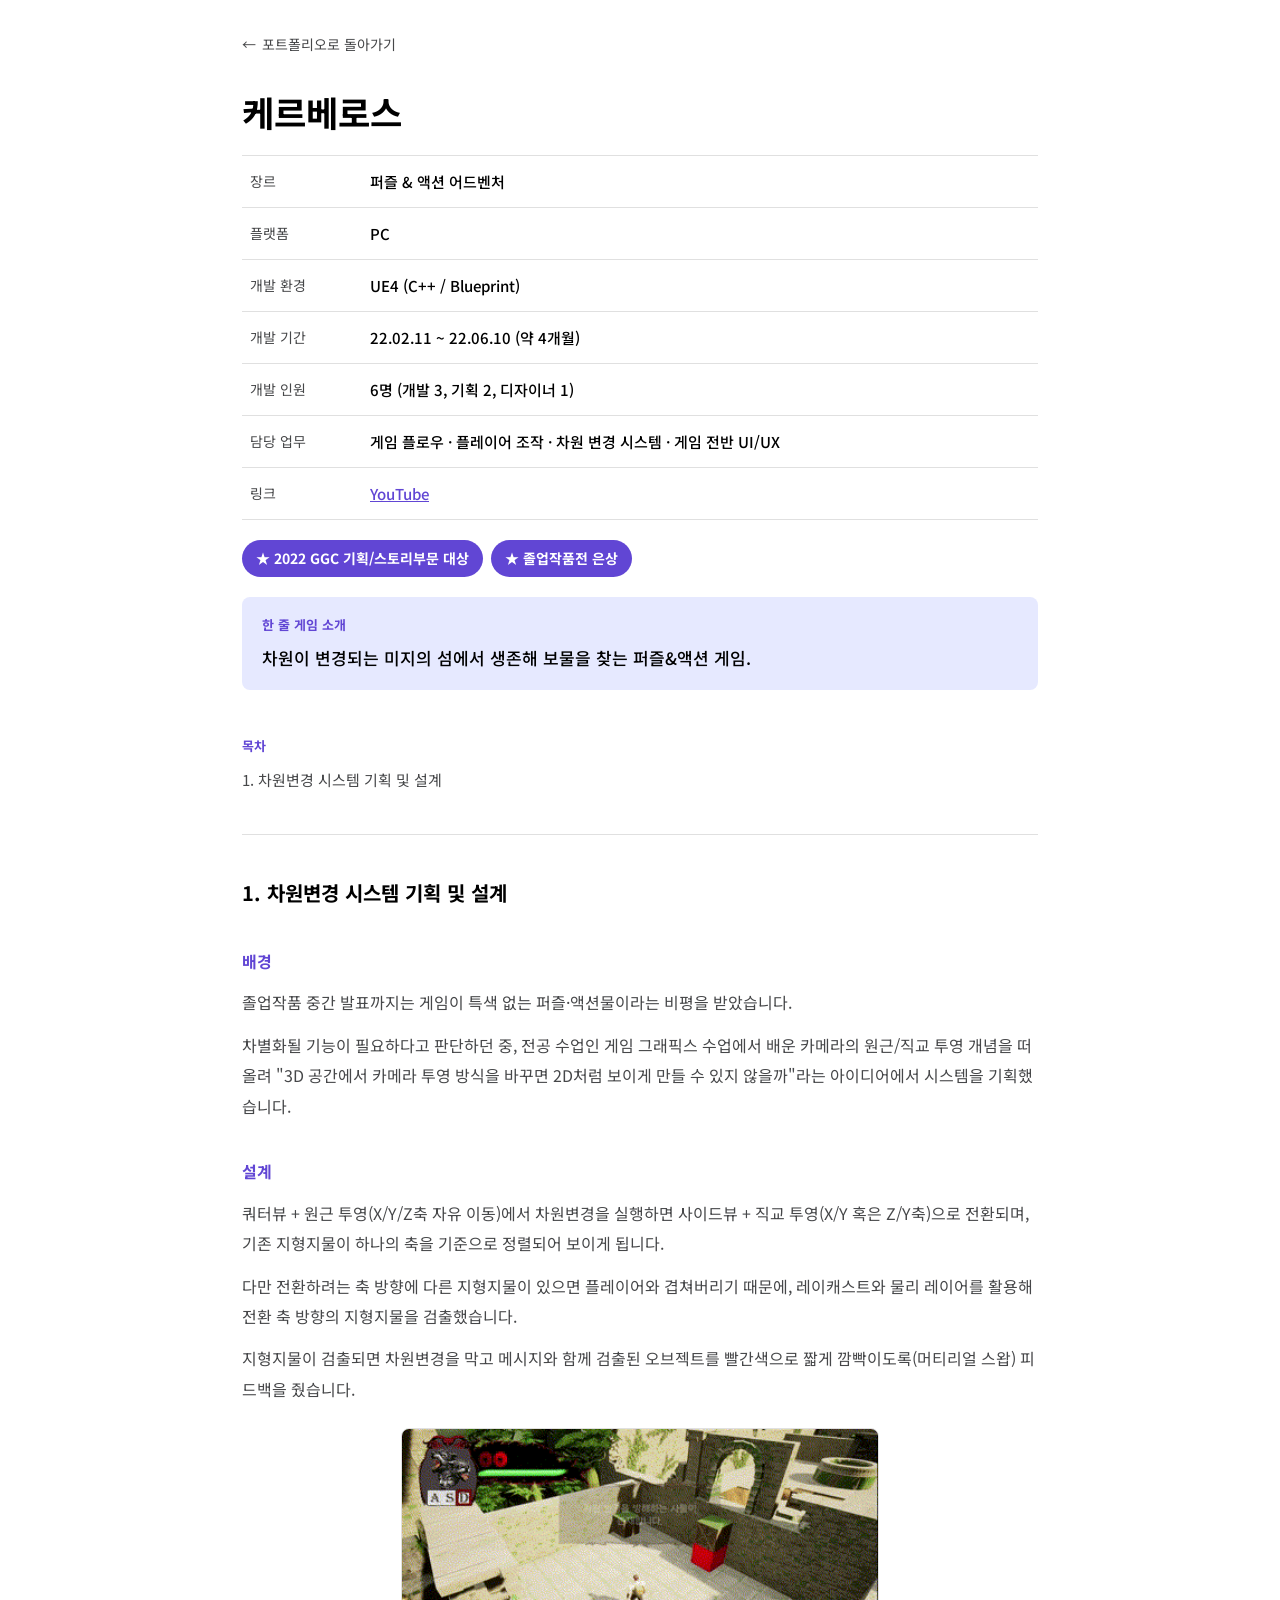
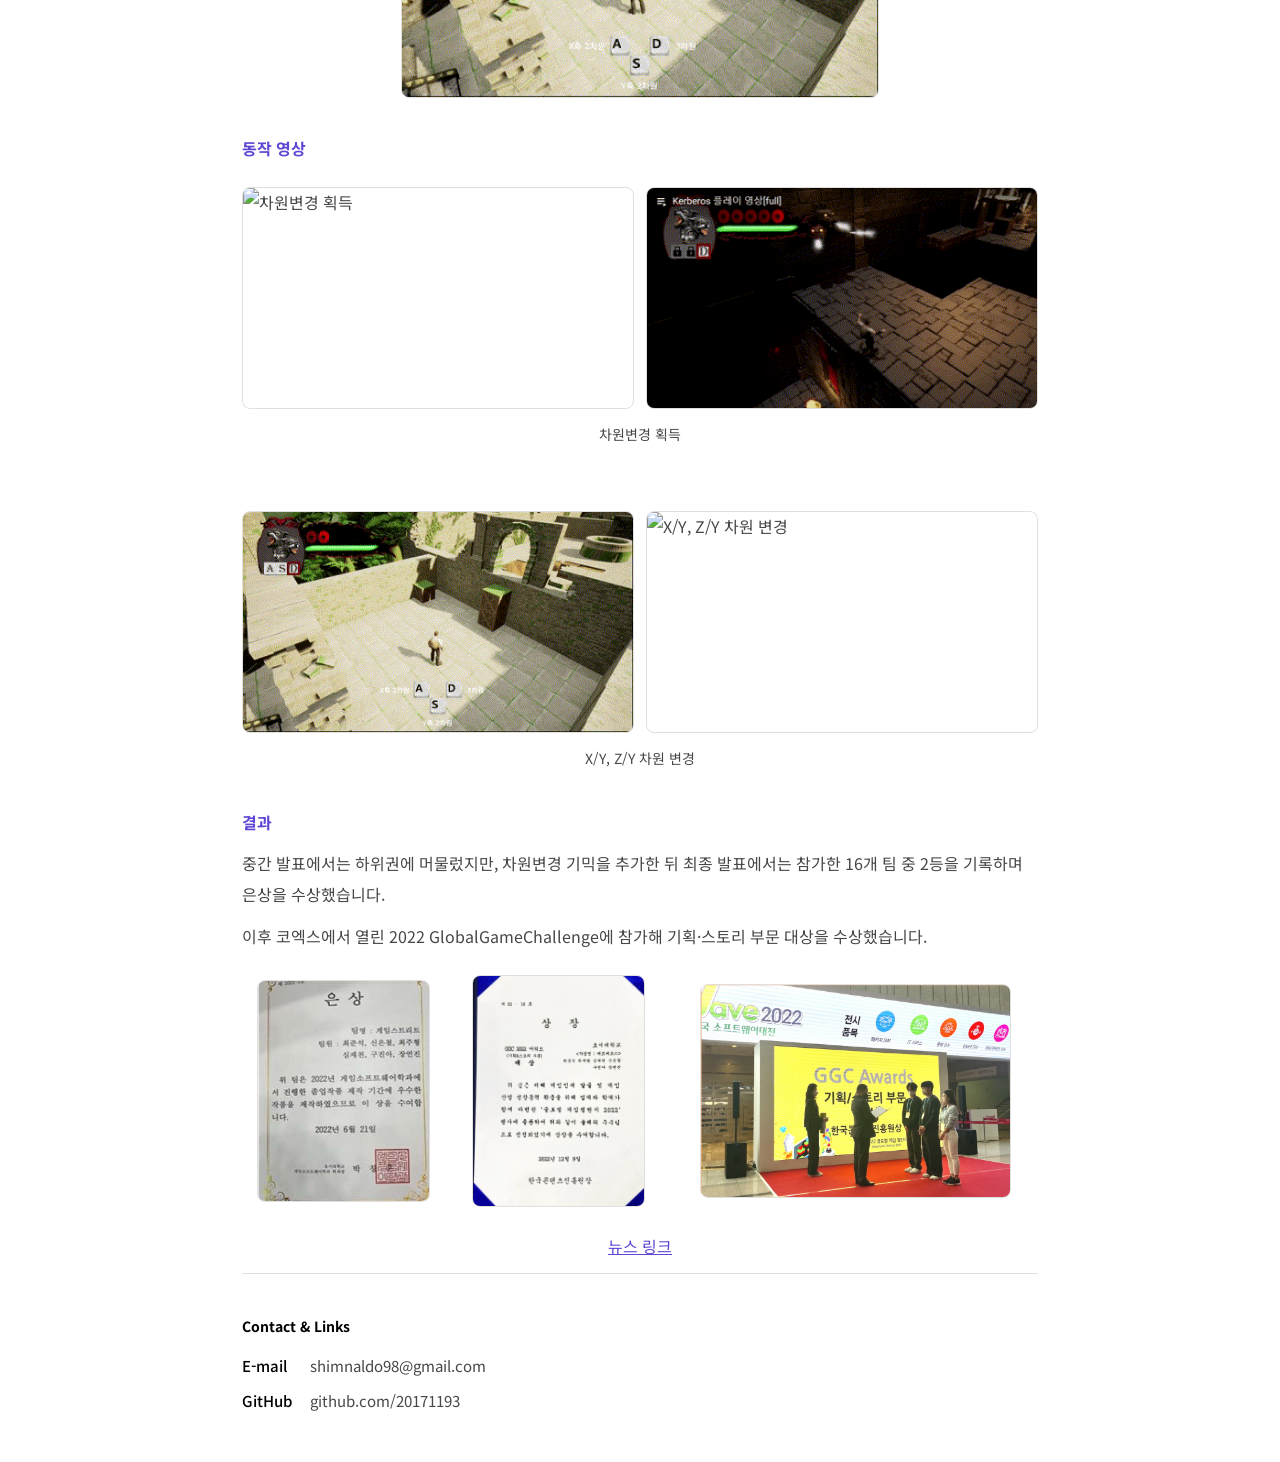
==== commit 797b0f28: "미친서바이벌 기술 문서 페이지 추가, 케르베로스/모네/메인 페이지 업데이트 Co-Authored-By: Claude Sonnet 5 <noreply@anthropic.com>" ====
--- a/kerberos.html
+++ b/kerberos.html
@@ -4,28 +4,28 @@
 <meta charset="UTF-8">
 <meta name="viewport" content="width=device-width, initial-scale=1.0">
 <title>케르베로스 | 심재천</title>
-<link href="https://fonts.googleapis.com/css2?family=Noto+Sans+KR:wght@300;400;500;700&family=Space+Mono:wght@400;700&display=swap" rel="stylesheet">
+<link href="https://fonts.googleapis.com/css2?family=Noto+Sans+KR:wght@400;500;700&family=Space+Mono:wght@400;700&display=swap" rel="stylesheet">
 <style>
   :root {
     --bg: #ffffff;
-    --surface: #f7f7f5;
-    --surface2: #efefec;
-    --border: #e0e0da;
-    --accent: #2d7a3a;
-    --accent2: #1a5fa8;
-    --text: #1a1a1a;
-    --text-muted: #4a4a4a;
-    --text-dim: #999;
-    --radius: 12px;
+    --surface: #e6e9ff;
+    --border: rgba(0,0,0,.12);
+    --accent: #6146d4;
+    --text: #000000;
+    --text-muted: #464749;
+    --radius: 8px;
   }
 
   * { margin: 0; padding: 0; box-sizing: border-box; }
+
+  html { scroll-behavior: smooth; }
 
   body {
     background: var(--bg);
-    color: var(--text);
+    color: var(--text-muted);
     font-family: 'Noto Sans KR', sans-serif;
     font-weight: 400;
+    font-size: 16px;
     line-height: 1.8;
   }
 
@@ -35,89 +35,69 @@
     padding: 0 2rem;
     display: flex;
     flex-direction: column;
-    gap: 0;
+  }
+
+  a {
+    color: var(--accent);
   }
 
   .back-link {
     display: inline-flex;
     align-items: center;
-    gap: 8px;
-    font-family: 'Space Mono', monospace;
-    font-size: 11px;
-    color: var(--text-dim);
+    gap: 6px;
+    font-size: 14px;
+    color: var(--text-muted);
     text-decoration: none;
-    letter-spacing: 0.1em;
     padding: 2rem 0 0;
-    transition: color 0.2s;
   }
   .back-link:hover { color: var(--accent); }
   .back-link::before { content: '←'; }
 
   header {
-    padding: 2.5rem 0 3rem;
+    padding: 2rem 0 2.5rem;
     border-bottom: 1px solid var(--border);
     display: flex;
     flex-direction: column;
-    gap: 1rem;
-  }
-
-  .project-label {
-    font-family: 'Space Mono', monospace;
-    font-size: 11px;
-    font-weight: 700;
-    color: var(--accent);
-    letter-spacing: 0.2em;
-    text-transform: uppercase;
-    display: flex;
-    align-items: center;
-    gap: 8px;
-  }
-  .project-label::before {
-    content: '';
-    display: inline-block;
-    width: 24px;
-    height: 1px;
-    background: var(--accent);
+    gap: 1.25rem;
   }
 
   h1 {
-    font-family: 'Space Mono', monospace;
-    font-size: clamp(1.3rem, 3.2vw, 2.1rem);
-    font-weight: 900;
-    letter-spacing: -0.02em;
-    line-height: 1.2;
-  }
-
-  .overview-grid {
-    display: grid;
-    grid-template-columns: repeat(auto-fill, minmax(200px, 1fr));
-    gap: 1px;
-    background: var(--border);
-    border: 1px solid var(--border);
-    border-radius: var(--radius);
-    overflow: hidden;
-  }
-
-  .overview-item {
-    background: var(--surface);
-    padding: 1rem 1.25rem;
-    display: flex;
-    flex-direction: column;
-    gap: 4px;
-  }
-
-  .overview-key {
-    font-family: 'Space Mono', monospace;
-    font-size: 10px;
-    color: var(--text-dim);
-    letter-spacing: 0.1em;
-    text-transform: uppercase;
-  }
-
-  .overview-val {
-    font-size: 13px;
-    color: var(--text);
+    font-size: clamp(1.6rem, 3.2vw, 2.2rem);
+    font-weight: 700;
+    color: var(--text);
+    line-height: 1.3;
+  }
+
+  .overview-table {
+    width: 100%;
+    border-collapse: collapse;
+  }
+
+  .overview-table tr {
+    border-bottom: 1px solid var(--border);
+  }
+
+  .overview-table tr:first-child {
+    border-top: 1px solid var(--border);
+  }
+
+  .overview-table th,
+  .overview-table td {
+    text-align: left;
+    padding: 0.75rem 0.5rem;
     font-weight: 400;
+  }
+
+  .overview-table th {
+    width: 120px;
+    font-size: 14px;
+    color: var(--text-muted);
+  }
+
+  .overview-table td {
+    font-size: 15px;
+    color: var(--text);
+    font-weight: 500;
   }
 
   .award-row {
@@ -129,284 +109,247 @@
   .award-badge {
     display: inline-flex;
     align-items: center;
-    gap: 5px;
-    font-size: 12px;
-    color: #b8860b;
-    border: 1px solid rgba(184,134,11,0.3);
-    background: rgba(184,134,11,0.07);
-    padding: 4px 10px;
+    gap: 6px;
+    font-size: 14px;
+    font-weight: 700;
+    color: var(--bg);
+    background: var(--accent);
+    padding: 6px 14px;
     border-radius: 100px;
   }
 
+  .award-badge a {
+    color: inherit;
+    text-decoration: underline;
+  }
+
   .game-desc {
-    font-size: 14px;
-    color: var(--text-muted);
+    background: var(--surface);
+    border-radius: var(--radius);
+    padding: 1rem 1.25rem;
+    font-size: 17px;
+    font-weight: 500;
+    color: var(--text);
     line-height: 1.8;
-    padding: 1.25rem;
-    background: var(--surface);
-    border: 1px solid var(--border);
-    border-radius: var(--radius);
-    border-left: 3px solid var(--accent);
-  }
-
-  /* 담당업무 */
-  .role-grid {
-    display: grid;
-    grid-template-columns: repeat(auto-fill, minmax(220px, 1fr));
-    gap: 1px;
-    background: var(--border);
-    border: 1px solid var(--border);
-    border-radius: var(--radius);
-    overflow: hidden;
-  }
-
-  .role-item {
-    background: var(--surface);
-    padding: 1rem 1.25rem;
+  }
+
+  .game-desc-label {
+    font-size: 13px;
+    font-weight: 700;
+    color: var(--accent);
+    margin-bottom: 0.4rem;
+  }
+
+  .toc {
+    margin-top: 1.5rem;
+  }
+
+  .toc-label {
+    font-size: 13px;
+    font-weight: 700;
+    color: var(--accent);
+    margin-bottom: 0.5rem;
+  }
+
+  .toc ul {
+    list-style: none;
     display: flex;
     flex-direction: column;
-    gap: 6px;
-  }
-
-  .role-title {
-    font-family: 'Space Mono', monospace;
-    font-size: 10px;
-    font-weight: 700;
-    color: var(--accent2);
-    letter-spacing: 0.1em;
-    text-transform: uppercase;
-  }
-
-  .role-item ul {
-    list-style: none;
-    display: flex;
-    flex-direction: column;
-    gap: 2px;
-  }
-
-  .role-item ul li {
-    font-size: 12px;
-    color: var(--text-muted);
-    padding-left: 1rem;
-    position: relative;
-  }
-
-  .role-item ul li::before {
-    content: '—';
-    position: absolute;
-    left: 0;
-    color: var(--text-dim);
-    font-family: 'Space Mono', monospace;
+    gap: 0.4rem;
+    margin: 0;
+  }
+
+  .toc li {
+    padding-left: 0;
+  }
+
+  .toc li::before {
+    content: none;
+  }
+
+  .toc a {
+    font-size: 15px;
+    color: var(--text-muted);
+    text-decoration: none;
+  }
+
+  .toc a:hover {
+    color: var(--accent);
   }
 
   .section-block {
-    display: flex;
-    flex-direction: column;
-    gap: 0.75rem;
-    padding: 3rem 0 0;
+    padding: 2.5rem 0 0;
     border-top: 1px solid var(--border);
   }
 
-  .section-header {
-    display: flex;
-    align-items: center;
-    gap: 16px;
-    margin-bottom: 0.5rem;
-  }
-
-  .section-num {
-    font-family: 'Space Mono', monospace;
-    font-size: 11px;
-    font-weight: 700;
-    color: var(--accent);
-    letter-spacing: 0.1em;
-    flex-shrink: 0;
+  .section-block:first-of-type {
+    border-top: none;
+    padding-top: 2.5rem;
   }
 
   h2 {
-    font-size: 18px;
-    font-weight: 500;
-    color: var(--text);
-  }
-
-  .section-line {
-    flex: 1;
-    height: 1px;
-    background: var(--border);
+    font-size: 20px;
+    font-weight: 700;
+    color: var(--text);
+    margin-bottom: 1rem;
   }
 
   h3 {
-    font-size: 13px;
-    font-weight: 700;
-    color: var(--accent2);
-    font-family: 'Space Mono', monospace;
-    letter-spacing: 0.05em;
-    margin-top: 1rem;
+    font-size: 16px;
+    font-weight: 700;
+    color: var(--accent);
+    margin: 2.25rem 0 0.75rem;
   }
 
   p {
-    font-size: 16.9px;
+    font-size: 16px;
     color: var(--text-muted);
     line-height: 1.9;
-    font-weight: 400;
+    margin: 0.75rem 0;
   }
 
   ul {
     list-style: none;
     display: flex;
     flex-direction: column;
-    gap: 0.4rem;
+    gap: 0.5rem;
+    margin: 0.75rem 0;
   }
 
   ul li {
-    font-size: 16.9px;
-    color: var(--text-muted);
-    line-height: 1.9;
+    font-size: 16px;
+    color: var(--text-muted);
+    line-height: 1.8;
     padding-left: 1.25rem;
     position: relative;
-    font-weight: 400;
   }
 
   ul li::before {
     content: '—';
     position: absolute;
     left: 0;
-    color: var(--text-dim);
-    font-family: 'Space Mono', monospace;
-  }
-
-  .requirement-box {
-    background: var(--surface);
-    border: 1px solid var(--border);
-    border-radius: var(--radius);
-    padding: 1.25rem 1.5rem;
-    display: flex;
-    flex-direction: column;
-    gap: 0.75rem;
-  }
-
-  .requirement-box .box-label {
-    font-family: 'Space Mono', monospace;
-    font-size: 10px;
-    color: var(--text-dim);
-    letter-spacing: 0.15em;
-    text-transform: uppercase;
+    color: var(--accent);
+  }
+
+  strong {
+    color: var(--text);
+    font-weight: 700;
   }
 
   .doc-img {
-    width: 70%;
-    border-radius: var(--radius);
-    border: 1px solid var(--border);
-    display: block;
-    margin: 1rem auto;
-  }
-
-  .doc-img-full {
     width: 100%;
     border-radius: var(--radius);
     border: 1px solid var(--border);
     display: block;
-    margin: 1rem auto;
-  }
-
-  .doc-img-gif {
-    width: 50%;
-    border-radius: var(--radius);
-    border: 1px solid var(--border);
-    display: block;
-    margin: 1rem auto;
+    margin: 1.5rem 0;
   }
 
   .img-row {
     display: grid;
     grid-template-columns: 1fr 1fr;
     gap: 0.75rem;
-    margin: 1rem 0;
-  }
-
-  .img-row .doc-img {
-    width: 100%;
+    margin: 1.5rem 0;
+  }
+
+  .img-row-3 {
+    display: grid;
+    grid-template-columns: 1fr 1fr 1fr;
+    gap: 0.75rem;
+    margin: 1.5rem 0;
+  }
+
+  #award-photos {
+    grid-template-columns: 1fr 1fr 1.8fr;
+    align-items: center;
+  }
+
+  .img-row .doc-img,
+  .img-row-3 .doc-img {
     margin: 0;
   }
 
-  .img-row .doc-img-full {
-    width: 100%;
-    margin: 0;
-  }
-
-  strong {
-    color: var(--text);
-    font-weight: 500;
+  .doc-img-half {
+    width: 85%;
+    margin-left: auto;
+    margin-right: auto;
+  }
+
+  .img-row .doc-img-half,
+  .img-row-3 .doc-img-half {
+    margin: 0 auto;
+  }
+
+  .img-caption {
+    text-align: center;
+    font-size: 14px;
+    color: var(--text-muted);
+    margin-top: -0.75rem;
+  }
+
+  .doc-img-60 {
+    width: 60%;
+    margin-left: auto;
+    margin-right: auto;
+  }
+
+  .img-group-gap {
+    margin-top: 4rem;
   }
 
   code {
     font-family: 'Space Mono', monospace;
-    font-size: 12px;
-    background: var(--surface2);
+    font-size: 13px;
+    background: var(--surface);
     border: 1px solid var(--border);
     padding: 1px 6px;
     border-radius: 4px;
-    color: var(--accent2);
+    color: var(--accent);
   }
 
   footer {
-    padding: 3rem 0 4rem;
+    padding: 2.5rem 0 3rem;
+    border-top: 1px solid var(--border);
+  }
+
+  .footer-label {
+    font-size: 14px;
+    font-weight: 700;
+    color: var(--text);
+    margin-bottom: 0.75rem;
+  }
+
+  .contact-list {
     display: flex;
     flex-direction: column;
-    gap: 1rem;
-    border-top: 1px solid var(--border);
-    margin-top: 3rem;
-  }
-
-  .footer-label {
-    font-family: 'Space Mono', monospace;
-    font-size: 11px;
-    font-weight: 700;
-    color: var(--accent);
-    letter-spacing: 0.2em;
-    text-transform: uppercase;
+    gap: 8px;
+  }
+
+  .contact-list a {
+    font-size: 15px;
+    color: var(--text-muted);
+    text-decoration: none;
     display: flex;
     align-items: center;
     gap: 8px;
   }
-  .footer-label::before {
-    content: '';
-    display: inline-block;
-    width: 24px;
-    height: 1px;
-    background: var(--accent);
-  }
-
-  .contact-list {
-    display: flex;
-    flex-direction: column;
-    gap: 8px;
-  }
-
-  .contact-list a {
-    font-family: 'Space Mono', monospace;
-    font-size: 12px;
-    color: var(--text-muted);
-    text-decoration: none;
-    display: flex;
-    align-items: center;
-    gap: 8px;
-    transition: color 0.2s;
-    letter-spacing: 0.05em;
-  }
-
-  .contact-list a:hover { color: var(--accent2); }
+
+  .contact-list a:hover { color: var(--accent); }
 
   .contact-list .contact-key {
-    color: var(--text-dim);
+    color: var(--text);
+    font-weight: 500;
     min-width: 60px;
   }
 
   @media (max-width: 600px) {
-    .overview-grid { grid-template-columns: 1fr 1fr; }
-    h1 { font-size: 1.3rem; }
-    .img-row { grid-template-columns: 1fr; }
-    .role-grid { grid-template-columns: 1fr; }
+    .overview-table th {
+      width: 90px;
+    }
+    .img-row,
+    .img-row-3,
+    #award-photos {
+      grid-template-columns: 1fr;
+    }
   }
 </style>
 </head>
@@ -416,176 +359,91 @@
   <a class="back-link" href="index.html">포트폴리오로 돌아가기</a>
 
   <header>
-    <div class="project-label">Tech Document</div>
     <h1>케르베로스</h1>
-    <div class="overview-grid">
-      <div class="overview-item">
-        <div class="overview-key">장르</div>
-        <div class="overview-val">퍼즐 &amp; 액션 어드벤처</div>
-      </div>
-      <div class="overview-item">
-        <div class="overview-key">플랫폼</div>
-        <div class="overview-val">PC</div>
-      </div>
-      <div class="overview-item">
-        <div class="overview-key">사용 도구</div>
-        <div class="overview-val">UE4 (C++ / Blueprint)</div>
-      </div>
-      <div class="overview-item">
-        <div class="overview-key">개발 기간</div>
-        <div class="overview-val">22.02.11 ~ 22.06.10 (약 4개월)</div>
-      </div>
-      <div class="overview-item">
-        <div class="overview-key">개발 인원</div>
-        <div class="overview-val">6명 (개발 3, 기획 2, 디자이너 1)</div>
-      </div>
-    </div>
+    <table class="overview-table">
+      <tr>
+        <th>장르</th>
+        <td>퍼즐 &amp; 액션 어드벤처</td>
+      </tr>
+      <tr>
+        <th>플랫폼</th>
+        <td>PC</td>
+      </tr>
+      <tr>
+        <th>개발 환경</th>
+        <td>UE4 (C++ / Blueprint)</td>
+      </tr>
+      <tr>
+        <th>개발 기간</th>
+        <td>22.02.11 ~ 22.06.10 (약 4개월)</td>
+      </tr>
+      <tr>
+        <th>개발 인원</th>
+        <td>6명 (개발 3, 기획 2, 디자이너 1)</td>
+      </tr>
+      <tr>
+        <th>담당 업무</th>
+        <td>게임 플로우 · 플레이어 조작 · 차원 변경 시스템 · 게임 전반 UI/UX</td>
+      </tr>
+      <tr>
+        <th>링크</th>
+        <td><a href="https://www.youtube.com/watch?v=zr5NuAsbu_o" target="_blank">YouTube</a></td>
+      </tr>
+    </table>
 
     <div class="award-row">
       <span class="award-badge">★ 2022 GGC 기획/스토리부문 대상</span>
       <span class="award-badge">★ 졸업작품전 은상</span>
     </div>
 
-    <div class="role-grid">
-      <div class="role-item">
-        <div class="role-title">게임 플로우</div>
-        <ul>
-          <li>레벨간 전환 시스템</li>
-          <li>시네마틱 연출 시스템</li>
-          <li>플레이어 사망 / 리스폰 시스템</li>
-        </ul>
-      </div>
-      <div class="role-item">
-        <div class="role-title">플레이어 시스템</div>
-        <ul>
-          <li>이동 시스템</li>
-          <li>액션 시스템 (구르기, 넉백, 스킬)</li>
-          <li>스킬 시스템 (차원변경)</li>
-          <li>체력 및 스테미너 시스템</li>
-        </ul>
-      </div>
-      <div class="role-item">
-        <div class="role-title">차원변경 시스템</div>
-        <ul>
-          <li>차원변경 시스템 기획 및 제작</li>
-        </ul>
-      </div>
-      <div class="role-item">
-        <div class="role-title">UI 시스템</div>
-        <ul>
-          <li>게임 전반 UI 기획 및 제작</li>
-          <li>UI 애니메이션 기획 및 제작</li>
-          <li>튜토리얼 / 컷 씬 / 일시정지 / 팝업</li>
-        </ul>
-      </div>
-    </div>
+    <div class="game-desc">
+      <div class="game-desc-label">한 줄 게임 소개</div>
+      차원이 변경되는 미지의 섬에서 생존해 보물을 찾는 퍼즐&amp;액션 게임.
+    </div>
+
+    <nav class="toc">
+      <div class="toc-label">목차</div>
+      <ul>
+        <li><a href="#sec-1">1. 차원변경 시스템 기획 및 설계</a></li>
+      </ul>
+    </nav>
   </header>
 
-  <!-- 핵심 기술 1 -->
-  <div class="section-block">
-    <div class="section-header">
-      <span class="section-num">01</span>
-      <h2>차원변경 시스템</h2>
-      <div class="section-line"></div>
-    </div>
-
-    <p>초반부 컷씬 진행 이후 차원변경 스킬을 획득합니다.</p>
-    <img class="doc-img-gif" src="assets/kerberos/kerberos_1_dimension_acquire.gif" alt="사이드 뷰 전환 스킬 획득">
-
-    <p>기본적으로 3D 쿼터뷰 환경에서 게임을 플레이하고, 특정 지역/맵에서 2D 사이드뷰 전환(A키), 2D 백 뷰 전환(S키) 능력이 활성화됩니다.</p>
-
-    <img class="doc-img-gif" src="assets/kerberos/kerberos_2_sideview_success.gif" alt="사이드 뷰 전환 성공">
-
-    <p>사이드 뷰로 전환할 경우 카메라는 Y축 상(언리얼 엔진 기준 좌표계)에 위치하여 플레이어를 바라보게 되며, 플레이어의 이동은 X축 이동으로 제한됩니다. 백 뷰로 전환할 경우 카메라는 X축 상에 위치하여 플레이어를 바라보게 되며, 플레이어의 이동은 Y축 이동으로 제한됩니다.</p>
-    <p>기존 3D뷰에 위치하던 장애물들이 2D 오브젝트로 변환되어 플레이어와 상호작용합니다. 3D 카메라의 기본 투영방식인 <strong>원근투영 방식</strong>을 스킬 사용 시 <strong>직교투영 방식</strong>으로 변경하여 2D 연출의 느낌을 더했습니다.</p>
-
+  <div class="section-block" id="sec-1">
+    <h2>1. 차원변경 시스템 기획 및 설계</h2>
+
+    <h3>배경</h3>
+    <p>졸업작품 중간 발표까지는 게임이 특색 없는 퍼즐·액션물이라는 비평을 받았습니다.</p>
+    <p>차별화될 기능이 필요하다고 판단하던 중, 전공 수업인 게임 그래픽스 수업에서 배운 카메라의 원근/직교 투영 개념을 떠올려 "3D 공간에서 카메라 투영 방식을 바꾸면 2D처럼 보이게 만들 수 있지 않을까"라는 아이디어에서 시스템을 기획했습니다.</p>
+
+    <h3>설계</h3>
+    <p>쿼터뷰 + 원근 투영(X/Y/Z축 자유 이동)에서 차원변경을 실행하면 사이드뷰 + 직교 투영(X/Y 혹은 Z/Y축)으로 전환되며, 기존 지형지물이 하나의 축을 기준으로 정렬되어 보이게 됩니다.</p>
+    <p>다만 전환하려는 축 방향에 다른 지형지물이 있으면 플레이어와 겹쳐버리기 때문에, 레이캐스트와 물리 레이어를 활용해 전환 축 방향의 지형지물을 검출했습니다.</p>
+    <p>지형지물이 검출되면 차원변경을 막고 메시지와 함께 검출된 오브젝트를 빨간색으로 짧게 깜빡이도록(머티리얼 스왑) 피드백을 줬습니다.</p>
+    <img class="doc-img doc-img-60" src="assets/kerberos/kerberos_5_backview_fail.gif" alt="백 뷰 전환 실패 - 같은 축에 맵 오브젝트가 위치하는 경우">
+
+    <h3>동작 영상</h3>
     <div class="img-row">
-      <img class="doc-img-full" src="assets/kerberos/kerberos_3_axis_mismatch.gif" alt="축이 맞지 않은 경우">
-      <img class="doc-img-full" src="assets/kerberos/kerberos_4_axis_match.gif" alt="축에 맞게 변경한 경우">
-    </div>
-
-    <p>월드 내 플레이어 좌표는 변화가 없으며, 카메라의 좌표와 투영방법만을 변경해 착시를 주었습니다.</p>
-    <p>3D 공간을 2D로 변경하므로 플레이어와 맵 오브젝트가 겹치는 경우가 발생할 수 있어 스킬 사용 시 카메라가 위치할 좌표 축으로 레이캐스트를 발사합니다. 레이캐스트는 두 가지 오브젝트를 판별합니다.</p>
-
-    <div class="requirement-box">
-      <div class="box-label">Raycast 판별 대상</div>
-      <ul>
-        <li><strong>상호작용이 가능한 맵 오브젝트</strong> — 플레이어와 충돌하는 장애물로 레이캐스트에 닿은 경우 차원변경이 불가합니다.</li>
-        <li><strong>맵을 구성하는 벽 오브젝트</strong> — 플레이어와 충돌하지만 차원변경은 가능하며, 차원변경 시 비활성화됩니다.</li>
-      </ul>
-    </div>
-
-    <img class="doc-img-gif" src="assets/kerberos/kerberos_5_backview_fail.gif" alt="백 뷰 전환 실패 - 같은 축에 맵 오브젝트가 위치하는 경우">
-  </div>
-
-  <!-- 핵심 기술 2 -->
-  <div class="section-block">
-    <div class="section-header">
-      <span class="section-num">02</span>
-      <h2>플레이어 액션</h2>
-      <div class="section-line"></div>
-    </div>
-
-    <h3>스테미너 시스템</h3>
-    <p><code>Get World Timer</code>를 사용한 총 세 개의 타이머를 통해 플레이어의 스테미너를 구현했습니다.</p>
-
-    <h3>1-1. 스테미너 소진 타이머</h3>
-    <p>초기 개발단계에서는 단순히 <strong>달리기 키 입력 시작</strong>과 <strong>달리기 키 입력 해제</strong>로 타이머의 실행 여부를 적용했는데, 지형 지물에 막히거나 피해를 입어 넉백을 당한 경우에도 키를 계속 입력하고 있으면 타이머가 계속 유지되었습니다.</p>
-    <p>때문에 <code>sprintSpeed</code>라는 스테미너가 소진될 속도의 임계치를 정해 <strong>달리기 키를 입력하고 있으며, 플레이어의 속도가 임계치 이상일 경우</strong>에만 타이머가 동작하도록 수정하였습니다.</p>
-    <img class="doc-img" src="assets/kerberos/kerberos_6_stamina_consume.png" alt="스테미너 소진 타이머 코드">
-
-    <h3>1-2. 스테미너 회복 타이머</h3>
-    <p>플레이어의 이동속도가 임계치보다 낮을 때 실행됩니다.</p>
-    <img class="doc-img" src="assets/kerberos/kerberos_7_stamina_recover.png" alt="스테미너 회복 타이머 코드">
-
-    <h3>1-3. 탈진 타이머</h3>
-    <p>스테미너가 모두 소진되었을 때 실행됩니다. <code>waitCount</code>라는 딜레이 시간동안 달리기가 불가능하며 반복입력을 방지하기 위해 회복 타이머를 중지합니다. 딜레이 시간이 종료되면 일정량의 스테미너를 즉시 회복하고 달리기가 가능해집니다.</p>
-    <img class="doc-img" src="assets/kerberos/kerberos_8_stamina_zero.png" alt="탈진 타이머 코드">
-
-    <h3>구르기 액션</h3>
-    <p>캐릭터는 <code>Character Movement</code>로 움직입니다. 기본 상태는 <code>Walking</code> 모드로 설정되어 있습니다.</p>
-    <p>초기 개발 단계에서 구르기 시에 캐릭터의 충돌체가 변경되며 땅에 고꾸라지는 듯한 움직임이 보였는데, 구르기 시 <code>Character Movement</code>의 모드를 <code>Flying</code> 모드로 변경하여 중력을 제거하여 보다 매끄러운 움직임이 가능해졌습니다.</p>
-    <img class="doc-img-gif" src="assets/kerberos/kerberos_9_roll.gif" alt="구르기 액션">
-
-    <h3>사다리 타기 액션</h3>
-    <p>플레이어가 사다리의 트리거에 위치한 경우 F키 입력을 활성화합니다. F키를 입력한 경우 해당 사다리의 위치와 회전 값을 기준으로 플레이어를 사다리에 부착시키고 사다리타기 액션을 실행합니다. 이때 플레이어의 이동은 Z축으로 제한됩니다.</p>
-    <div class="img-row">
-      <img class="doc-img-full" src="assets/kerberos/kerberos_10_ladder.gif" alt="사다리 타기 인게임">
-      <img class="doc-img-full" src="assets/kerberos/kerberos_11_ladder_bp.png" alt="사다리 타기 블루프린트">
-    </div>
-  </div>
-
-  <!-- 핵심 기술 3 -->
-  <div class="section-block">
-    <div class="section-header">
-      <span class="section-num">03</span>
-      <h2>UI 시스템</h2>
-      <div class="section-line"></div>
-    </div>
-
-    <p>HUD를 용도별로 캡슐화하고, 각각의 레이어를 관리하기 위해 게임 내 HUD를 총 4개로 구분하였습니다.</p>
-
-    <h3>1. DefaultHUD</h3>
-    <p>플레이어 상태 바가 포함됩니다. (상시 표출, 메인 UI)</p>
-    <img class="doc-img-full" src="assets/kerberos/kerberos_12_defaulthud.png" alt="DefaultHUD 구성">
-
-    <h3>2. PlayerStateHUD</h3>
-    <p>캐릭터 피격, 스테미너 소진 등 화면 연출이 포함됩니다. (이벤트 UI)</p>
-    <div class="img-row">
-      <img class="doc-img-full" src="assets/kerberos/kerberos_13_stamina_full.png" alt="스테미너 충분한 상태 연출">
-      <img class="doc-img-full" src="assets/kerberos/kerberos_14_stamina_empty.png" alt="스테미너 소진 상태 연출">
-    </div>
-
-    <h3>3. PlayStopHUD</h3>
-    <p>일시정지 팝업이 포함됩니다. (일시정지 UI)</p>
-
-    <h3>4. PopUpHUD</h3>
-    <p>게임 진행 중 팝업이 포함됩니다. (메세지 팝업, 컷 씬 팝업, 팝업 UI)</p>
-    <p>컷 씬 : 컷 별로 구성된 애니메이션을 플레이합니다.</p>
-    <div class="img-row">
-      <img class="doc-img-full" src="assets/kerberos/kerberos_15_mid_cutscene.gif" alt="중반부 컷 씬">
-      <img class="doc-img-full" src="assets/kerberos/kerberos_16_dimension_acquire.gif" alt="차원변경 획득 연출">
-    </div>
+      <img class="doc-img" src="assets/kerberos/kerberos_1_dimension_acquire.gif" alt="차원변경 획득">
+      <img class="doc-img" src="assets/kerberos/kerberos_16_dimension_acquire.gif" alt="차원변경 획득">
+    </div>
+    <p class="img-caption">차원변경 획득</p>
+
+    <div class="img-row img-group-gap">
+      <img class="doc-img" src="assets/kerberos/kerberos_2_sideview_success.gif" alt="X/Y, Z/Y 차원 변경">
+      <img class="doc-img" src="assets/kerberos/kerberos_4_axis_match.gif" alt="X/Y, Z/Y 차원 변경">
+    </div>
+    <p class="img-caption">X/Y, Z/Y 차원 변경</p>
+
+    <h3>결과</h3>
+    <p>중간 발표에서는 하위권에 머물렀지만, 차원변경 기믹을 추가한 뒤 최종 발표에서는 참가한 16개 팀 중 2등을 기록하며 은상을 수상했습니다.</p>
+    <p>이후 코엑스에서 열린 2022 GlobalGameChallenge에 참가해 기획·스토리 부문 대상을 수상했습니다.</p>
+    <div class="img-row-3" id="award-photos">
+      <img class="doc-img doc-img-half" src="assets/kerberos/kerberos_19_hoseoaward.png" alt="졸업작품전 수상">
+      <img class="doc-img doc-img-half" src="assets/kerberos/kerberos_17_ggcaward.png" alt="GGC 수상">
+      <img class="doc-img doc-img-half" src="assets/kerberos/kerberos_18_ggcaward_picture.png" alt="GGC 수상 현장 사진">
+    </div>
+    <p style="text-align: center;"><a href="https://www.nocutnews.co.kr/news/5866608" target="_blank">뉴스 링크</a></p>
   </div>
 
   <footer>
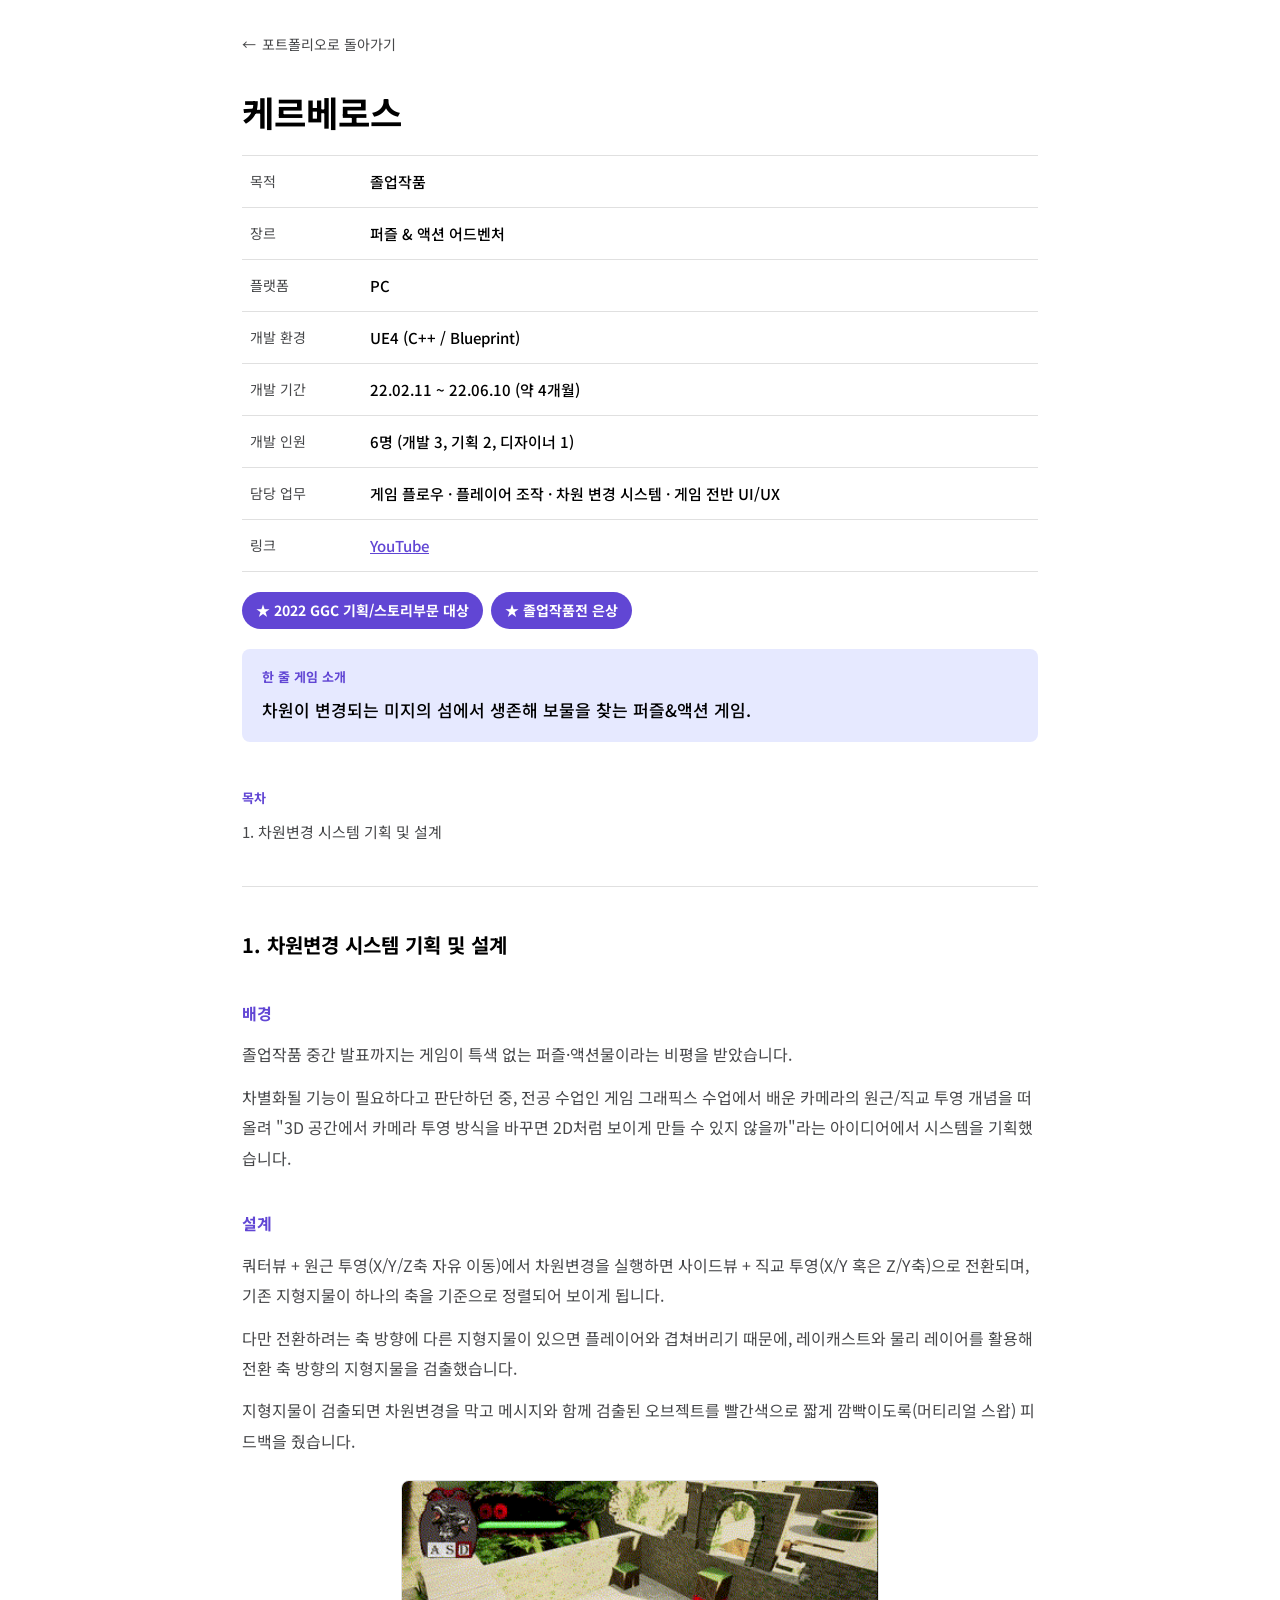
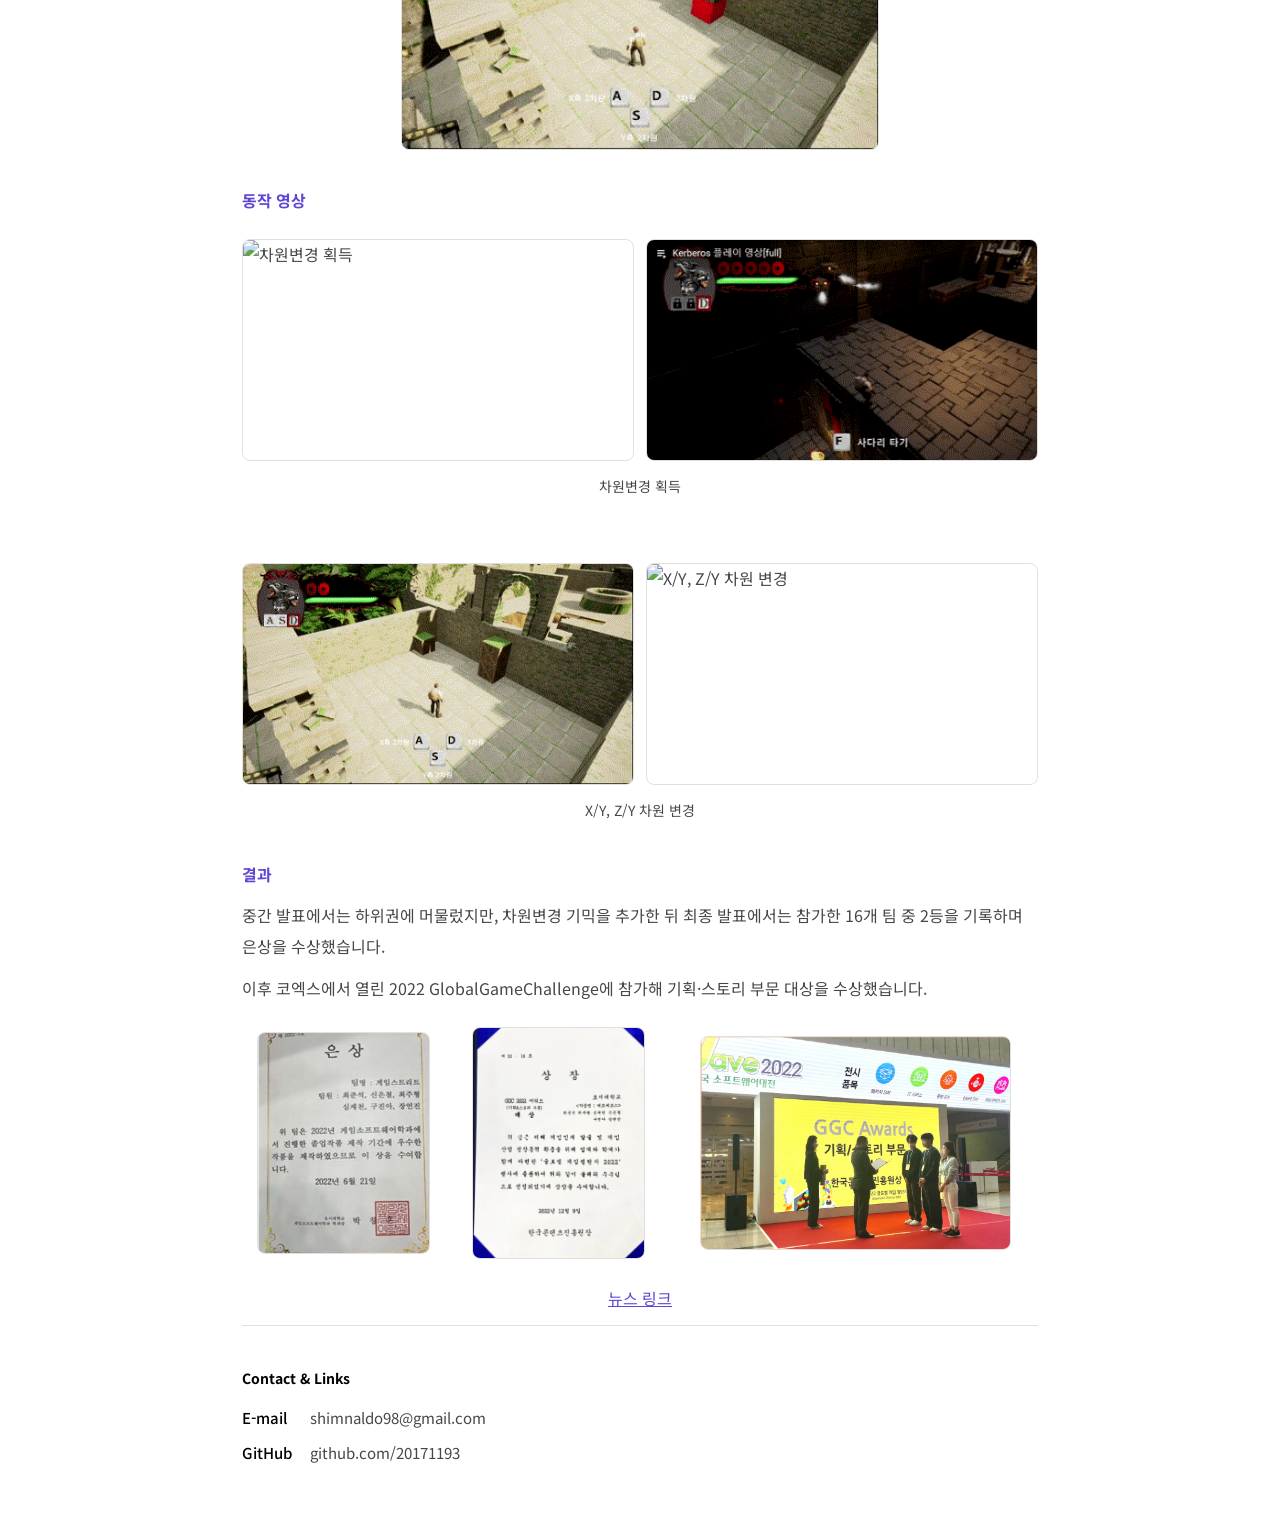
==== commit 680b3072: "메인 페이지 문구 수정, 기술문서에 목적 항목 추가 및 이미지 배치 정리 Co-Authored-By: Claude Sonnet 5 <noreply@anthropic.com> Cla" ====
--- a/kerberos.html
+++ b/kerberos.html
@@ -362,6 +362,10 @@
     <h1>케르베로스</h1>
     <table class="overview-table">
       <tr>
+        <th>목적</th>
+        <td>졸업작품</td>
+      </tr>
+      <tr>
         <th>장르</th>
         <td>퍼즐 &amp; 액션 어드벤처</td>
       </tr>
@@ -387,7 +391,7 @@
       </tr>
       <tr>
         <th>링크</th>
-        <td><a href="https://www.youtube.com/watch?v=zr5NuAsbu_o" target="_blank">YouTube</a></td>
+        <td><a href="https://www.youtube.com/watch?v=I0cgwqV75TM" target="_blank">YouTube</a></td>
       </tr>
     </table>
 
